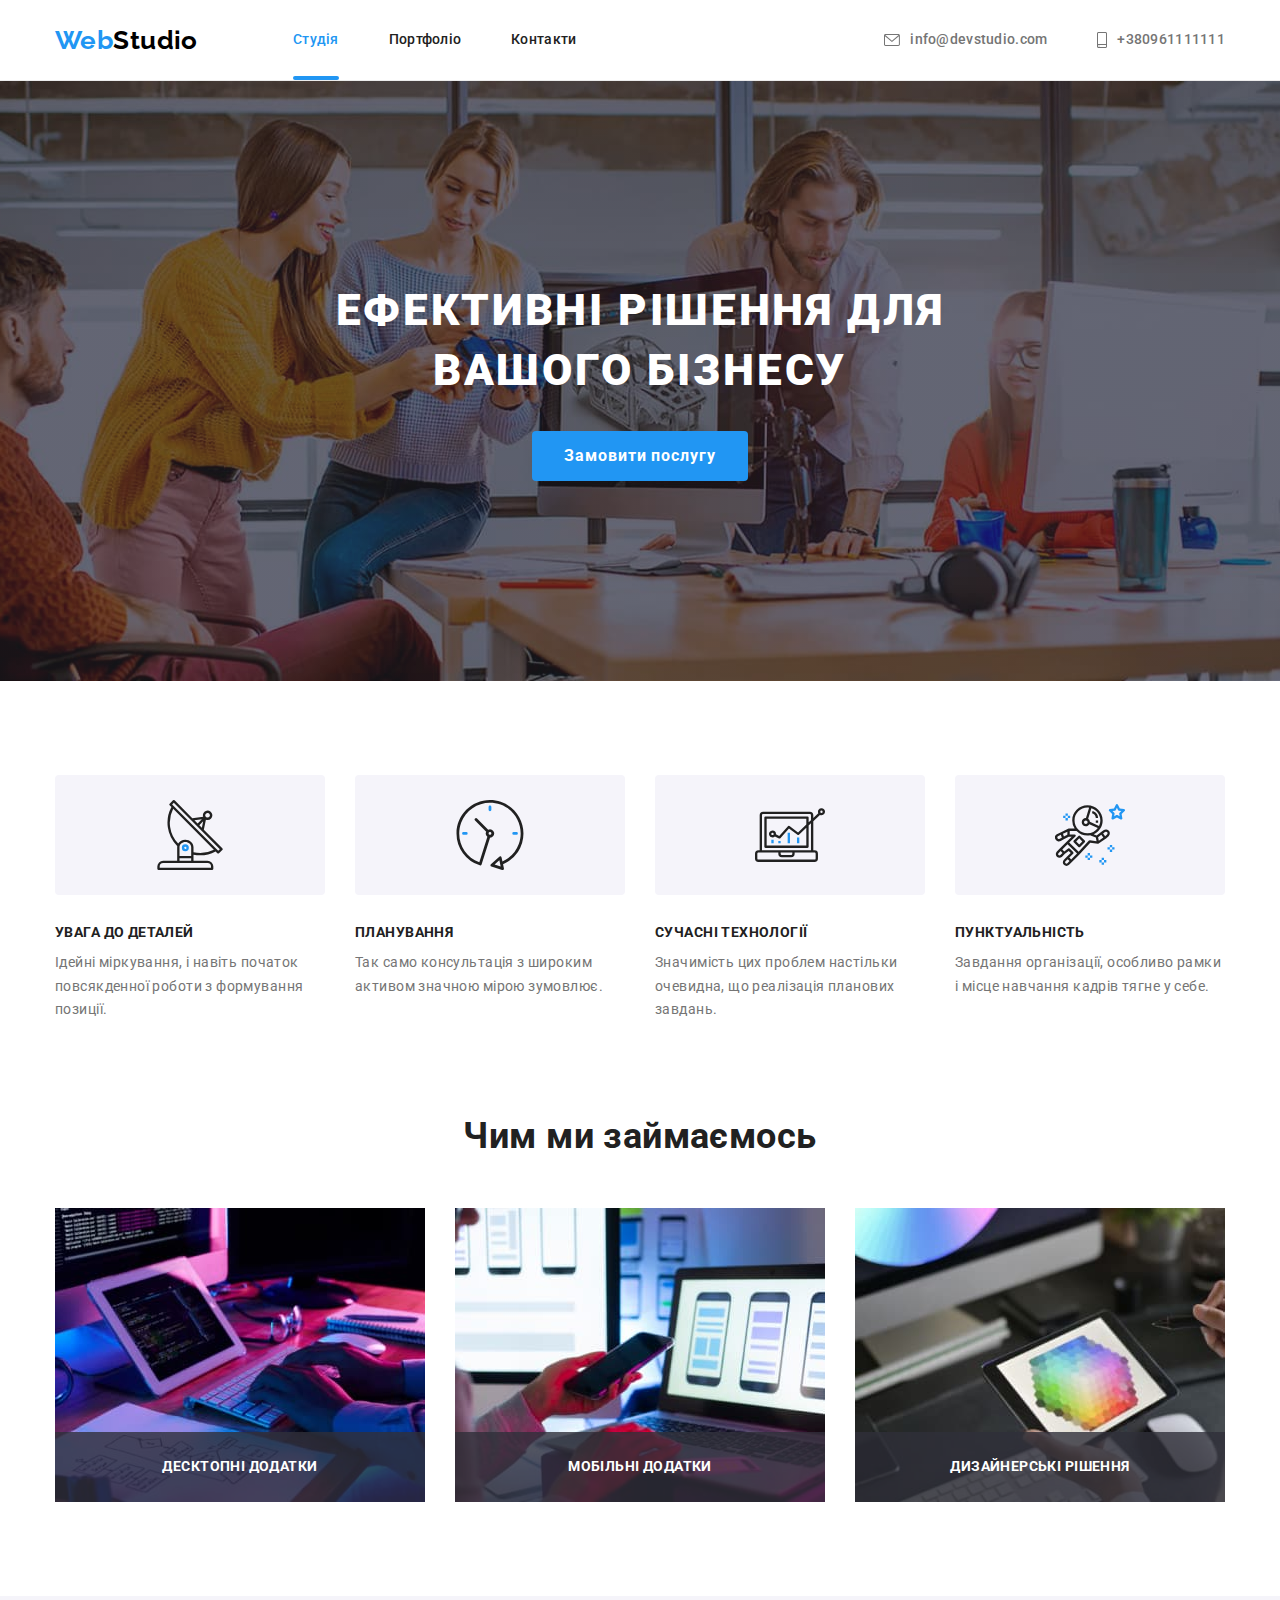
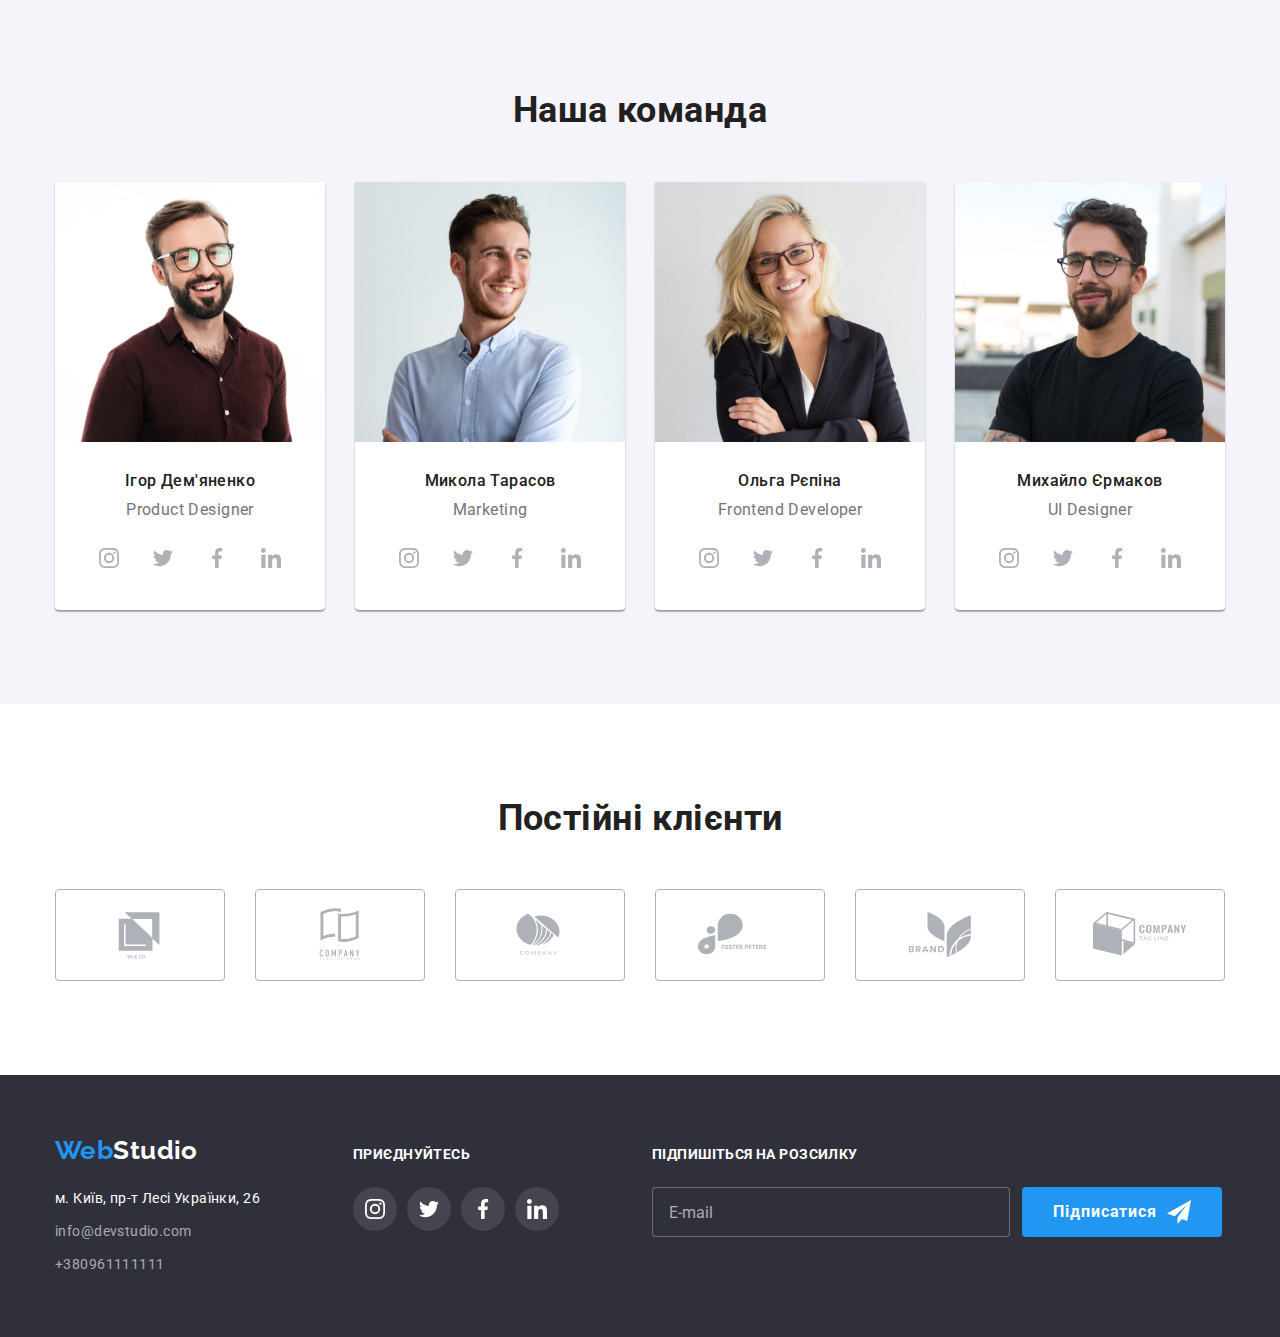
==== index.html @ cfd8a15f "required" ====
<!DOCTYPE html>
<html lang="uk">
<head>
    <meta charset="UTF-8">
    <meta http-equiv="X-UA-Compatible" content="IE=edge">
    <meta name="viewport" content="width=device-width, initial-scale=1.0">
    <title>Studio</title>
    <link rel="preconnect" href="https://fonts.googleapis.com">
    <link rel="preconnect" href="https://fonts.gstatic.com" crossorigin>
    <link rel="stylesheet" href="https://fonts.googleapis.com/css2?family=Raleway:wght@700&family=Roboto:wght@400;500;700;900&display=swap">
    <link rel="stylesheet" href="https://cdnjs.cloudflare.com/ajax/libs/modern-normalize/1.1.0/modern-normalize.min.css">
    <link rel="stylesheet" href="./css/styles.css">
</head>
<body class="page">
    <header class="page-header">
    <div class="container header-container">
        <a href="./index.html" class="logo">
            <span class="web-logo">Web</span>Studio
        </a>
        <nav class="header-nav">
        <ul class="site-nav list">
            <li class="nav-item"><a href="./index.html" class="nav-current nav link current">Cтудія</a></lic>
            <li class="nav-item"><a href="./portfolio.html" class="nav-portfolio nav link">Портфоліо</a></li>
            <li class="nav-item"><a href="" class="nav-contacts nav link">Контакти</a></li>
        </ul>
        </nav>
        <ul class="header-contact list">
            <li class="nav-item">
                <a href="mailto:info@devstudio.com" class="mail link">info@devstudio.com
                    <svg class="mail-icon" width="16px" height="12px">
                        <use href="./images/symbol-defs.svg#envelope"></use>
                    </svg>
                </a>
            </li>
            <li class="nav-item">
                <a href="tel:+380961111111" class="tel link">+380961111111
                    <svg class="tel-icon" width="10px" height="16px">
                        <use href="./images/symbol-defs.svg#smartphone"></use>
                    </svg>
                </a>
            </li>
        </ul>
    </div>
    </header>
    <main>
    <section class="hero section">
        <div class="container">
                <h1 class="hero-title">Ефективні рішення для вашого бізнесу</h1>
                <button type="button" class="hero-button" data-modal-open>Замовити послугу</button>    
        </div>
        </section>
    <section class="features-section section">
        <div class="container">
            <h2 class="main-features">Наші якості</h2>
            <ul class="features-list list">
                <li class="features-item first">
                        <div class="features-top">
                            <svg class="features-icon" width="70" height="70">
                                <use href="./images/symbol-defs.svg#antenna"></use>
                            </svg>
                        </div>
                    <h3 class="features-title">Увага до деталей</h3><p class="features-text">Ідейні міркування, і навіть початок повсякденної роботи з формування позиції.</p>
                </li>
                <li class="features-item second">
                    <div class="features-top">
                        <svg class="features-icon" width="70" height="70">
                            <use href="./images/symbol-defs.svg#clock"></use>
                        </svg>
                    </div>
                    <h3 class="features-title">Планування</h3><p class="features-text">Так само консультація з широким активом значною мірою зумовлює.</p>
                </li>
                <li class="features-item third">
                    <div class="features-top">
                        <svg class="features-icon" width="70" height="70">
                            <use href="./images/symbol-defs.svg#diagram"></use>
                        </svg>
                    </div>
                    <h3 class="features-title">Сучасні технології</h3><p class="features-text">Значимість цих проблем настільки очевидна, що реалізація планових завдань.</p>
                </li>
                <li class="features-item fourth">
                    <div class="features-top">
                        <svg class="features-icon" width="70" height="70">
                            <use href="./images/symbol-defs.svg#astronaut"></use>
                        </svg>
                    </div>
                    <h3 class="features-title">Пунктуальність</h3><p class="features-text">Завдання організації, особливо рамки і місце навчання кадрів тягне у себе.</p>
                </li>
            </ul>
        </div>
    </section>
    <section class="activity-section section">
        <div class="container">
            <h2 class="activity-title">Чим ми займаємось</h2>
            <ul class="activity-list list">
                    <li class="activity-item">
                        <div class="activity-thumb">
                            <img src="./images/programs.jpg" alt="Програмування" width="370" height="294">
                            <div class="activity-block">
                                <h3 class="activity-text">Десктопні додатки</h3>
                            </div>
                        </div>
                    </li>
                <li class="activity-item">
                    <div class="activity-thumb">
                        <img src="./images/interface.jpg" alt="Інтерфейс" width="370" height="294">
                        <div class="activity-block">
                            <h3 class="activity-text">Мобільні додатки</h3>
                        </div>
                    </div>
                </li>
                <li class="activity-item">
                    <div class="activity-thumb">
                        <img src="./images/design.jpg" alt="Дизайн" width="370" height="294">
                        <div class="activity-block">
                            <h3 class="activity-text">Дизайнерські рішення</h3>
                        </div>
                    </div>
                </li>
            </ul>
        </div>
    </section>
    <section class="team-section section">
        <div class="container">
            <h2 class="team-title">Наша команда</h2>
                <ul class="team-list list">
                    <li class="team-item"><img src="./images/igor.jpg" alt="Product designer Igor" width="270" class="team-img">
                        <h3 class="team-member">Ігор Дем'яненко</h3>
                        <p class="team-text">Product Designer</p>
                        <ul class="social-list">
                            <li class="social-item">
                                <a href="#" class="social-link"><svg class="team-icon" width="20px" height="20px">
                                    <use href="./images/symbol-defs.svg#instagram"></use>
                                </svg>
                            </a>
                            </li>
                            <li class="social-item">
                                <a href="#" class="social-link"><svg class="team-icon" width="20px" height="20px">
                                    <use href="./images/symbol-defs.svg#twitter"></use>
                                </svg>
                            </a>
                            </li>
                            <li class="social-item">
                                <a href="#" class="social-link"><svg class="team-icon" width="20px" height="20px">
                                    <use href="./images/symbol-defs.svg#facebook"></use>
                                </svg>
                            </a>
                            </li>
                            <li class="social-item">
                                <a href="#" class="social-link"><svg class="team-icon" width="20px" height="20px">
                                    <use href="./images/symbol-defs.svg#linkedin"></use>
                                </svg>
                            </a>
                            </li>
                        </ul>
                    </li>
                    <li class="team-item"><img src="./images/mykola.jpg" alt="Marketing Mykola " width="270" class="team-img">
                            <h3 class="team-member">Микола Тарасов</h3>
                            <p class="team-text">Marketing</p>
                            <ul class="social-list">
                                <li class="social-item">
                                    <a href="#" class="social-link"><svg class="team-icon" width="20px" height="20px">
                                        <use href="./images/symbol-defs.svg#instagram"></use>
                                    </svg>
                                </a>
                                </li>
                                <li class="social-item">
                                    <a href="#" class="social-link"><svg class="team-icon" width="20px" height="20px">
                                        <use href="./images/symbol-defs.svg#twitter"></use>
                                    </svg>
                                </a>
                                </li>
                                <li class="social-item">
                                    <a href="#" class="social-link"><svg class="team-icon" width="20px" height="20px">
                                        <use href="./images/symbol-defs.svg#facebook"></use>
                                    </svg>
                                </a>
                                </li>
                                <li class="social-item">
                                    <a href="#" class="social-link"><svg class="team-icon" width="20px" height="20px">
                                        <use href="./images/symbol-defs.svg#linkedin"></use>
                                    </svg>
                                </a>
                                </li>
                            </ul>
                    </li>
                    <li class="team-item"><img src="./images/olga.jpg" alt="Frontend developer Olga" width="270" class="team-img">
                            <h3 class="team-member">Ольга Рєпіна</h3>
                            <p class="team-text">Frontend Developer</p>
                            <ul class="social-list">
                                <li class="social-item">
                                    <a href="#" class="social-link"><svg class="team-icon" width="20px" height="20px">
                                        <use href="./images/symbol-defs.svg#instagram"></use>
                                    </svg>
                                </a>
                                </li>
                                <li class="social-item">
                                    <a href="#" class="social-link"><svg class="team-icon" width="20px" height="20px">
                                        <use href="./images/symbol-defs.svg#twitter"></use>
                                    </svg>
                                </a>
                                </li>
                                <li class="social-item">
                                    <a href="#" class="social-link"><svg class="team-icon" width="20px" height="20px">
                                        <use href="./images/symbol-defs.svg#facebook"></use>
                                    </svg>
                                </a>
                                </li>
                                <li class="social-item">
                                    <a href="#" class="social-link"><svg class="team-icon" width="20px" height="20px">
                                        <use href="./images/symbol-defs.svg#linkedin"></use>
                                    </svg>
                                </a>
                                </li>
                            </ul>
                    </li>
                    <li class="team-item"><img src="./images/mychailo.jpg" alt="UI Designer Mychailo" width="270" class="team-img">
                            <h3 class="team-member">Михайло Єрмаков</h3>
                            <p class="team-text">UI Designer</p>
                            <ul class="social-list">
                                <li class="social-item">
                                    <a href="#" class="social-link"><svg class="team-icon" width="20px" height="20px">
                                        <use href="./images/symbol-defs.svg#instagram"></use>
                                    </svg>
                                </a>
                                </li>
                                <li class="social-item">
                                    <a href="#" class="social-link"><svg class="team-icon" width="20px" height="20px">
                                        <use href="./images/symbol-defs.svg#twitter"></use>
                                    </svg>
                                </a>
                                </li>
                                <li class="social-item">
                                    <a href="#" class="social-link"><svg class="team-icon" width="20px" height="20px">
                                        <use href="./images/symbol-defs.svg#facebook"></use>
                                    </svg>
                                </a>
                                </li>
                                <li class="social-item">
                                    <a href="#" class="social-link"><svg class="team-icon" width="20px" height="20px">
                                        <use href="./images/symbol-defs.svg#linkedin"></use>
                                    </svg>
                                </a>
                                </li>
                            </ul>
                    </li>
                </ul>
        </div>
    </section>
    <section class="clients-section section">
        <div class="container">
            <h2 class="clients-title">Постійні клієнти</h2>
            <ul class="clients-list">
                <li class="clients-item">
                    <a href="#" class="clients-link">
                        <svg class="clients-icon" width="106px" height="60px">
                            <use href="./images/symbol-defs.svg#logofirst"></use>
                        </svg>
                    </a>
                </li>
                <li class="clients-item">
                    <a href="#" class="clients-link">
                        <svg class="clients-icon" width="106px" height="60px">
                            <use href="./images/symbol-defs.svg#logosecond"></use>
                        </svg>
                    </a>
                </li>
                <li class="clients-item">
                    <a href="#" class="clients-link">
                        <svg class="clients-icon" width="106px" height="60px">
                            <use href="./images/symbol-defs.svg#logothird"></use>
                        </svg>
                    </a>
                </li>
                <li class="clients-item">
                    <a href="#" class="clients-link">
                        <svg class="clients-icon" width="106px" height="60px">
                            <use href="./images/symbol-defs.svg#logofourth"></use>
                        </svg>
                    </a>
                </li>
                <li class="clients-item">
                    <a href="#" class="clients-link">
                        <svg class="clients-icon" width="106px" height="60px">
                            <use href="./images/symbol-defs.svg#logofifth"></use>
                        </svg>
                    </a>
                </li>
                <li class="clients-item">
                    <a href="#" class="clients-link">
                        <svg class="clients-icon" width="106px" height="60px">
                            <use href="./images/symbol-defs.svg#logosixth"></use>
                        </svg>
                    </a>
                </li>
            </ul>
        </div>
    </section>
    </main>
    <footer class="footer">
       <di class="container footer-container">
                <div class="address-footer">
                    <a href="./index.html" class="footer-logo link">
                        <span class="web-logo">Web</span>Studio
                    </a>
                    <address class="address-list">
                    <ul class="footer-list list">
                        <li class="adress-item"><a href="https://goo.gl/maps/Fc14XEbbdTj4Xmgt9" target="_blank" rel="noreferrer noopener" class="address link">м. Київ, пр-т Лесі Українки, 26</a></li>
                        <li class="adress-item"><a href="mailto:info@devstudio.com" class="footer-mail link">info@devstudio.com</a></li>
                        <li class="adress-item"><a href="tel:+380961111111" class="footer-tel link">+380961111111</a></li>
                    </ul>
                    </address>
                </div>
                <div class="socials-footer">
                    <span class="title-socials">приєднуйтесь</span>
                    <ul class="footer-list-socials">
                        <li class="footer-item-socials">
                            <a href="#" class="footer-socials-link">
                                <svg class="footer-icon" width="20px" height="20px">
                                    <use href="./images/symbol-defs.svg#instagram"></use>
                                </svg>
                            </a>
                        </li>
                        <li class="footer-item-socials">
                            <a href="#" class="footer-socials-link">
                                <svg class="footer-icon" width="20px" height="20px">
                                    <use href="./images/symbol-defs.svg#twitter"></use>
                                </svg>
                            </a>
                        </li>
                        <li class="footer-item-socials">
                            <a href="#" class="footer-socials-link">
                                <svg class="footer-icon" width="20px" height="20px">
                                    <use href="./images/symbol-defs.svg#facebook"></use>
                                </svg>
                            </a>
                        </li>
                        <li class="footer-item-socials">
                            <a href="#" class="footer-socials-link">
                                <svg class="footer-icon" width="20px" height="20px">
                                    <use href="./images/symbol-defs.svg#linkedin"></use>
                                </svg>
                            </a>
                        </li>
                    </ul>
                </div>
                <div class="send-container">
                    <span class="footer-form-text">Підпишіться на розсилку</span>
                    <form class="footer-form">
                        <label class="footer-label">
                            <input type="email" name="email" placeholder="E-mail" class="footer-input">
                        </label>
                        <button type="submit" class="footer-btn">Підписатися
                            <svg class="send-icon" width="24" height="24">
                                <use href="./images/symbol-defs.svg#send"></use>
                            </svg>
                        </button>
                    </form>
                 </div>
            </div>
    </footer>
        <div class="backdrop is-hidden" data-modal>
                <div class="modal">
                    <button type="button" class="close-button" data-modal-close>
                        <svg class="close-button-icon" width="11px" height="11px">
                            <use href="./images/symbol-defs.svg#close"></use>
                        </svg>
                    </button>
                    <div class="modal-block">
                        <b class="modal-title">Залиште свої дані, ми вам передзвонимо</b>
                        <form class="modal-form">
                        <label class="modal-label">
                            <span class="modal-text">Ім'я</span>
                            <input type="text" name="user-name" class="modal-input"/>
                            <svg class="modal-icon" width="18" height="18">
                                <use href="./images/symbol-defs.svg#person"></use>
                            </svg>
                        </label>
                        <label class="modal-label">
                            <span class="modal-text">Телефон</span>
                            <input type="tel" name="telephone" class="modal-input"/>
                            <svg class="modal-icon" width="18" height="18">
                                <use href="./images/symbol-defs.svg#phone"></use>
                            </svg>
                        </label>
                        <label class="modal-label">
                            <span class="modal-text">Пошта</span>
                            <input type="email" name="e-mail" class="modal-input"/>
                            <svg class="modal-icon" width="18" height="18">
                                <use href="./images/symbol-defs.svg#message"></use>
                            </svg>
                        </label>
                        <label class="modal-label">
                            <span class="modal-text">Коментар</span>
                            <textarea name="comment" placeholder="Введіть текст" class="modal-textarea"></textarea>
                        </label>
                        <label class="checkbox-label">
                            <input class="checkbox-input" type="checkbox" name="checkbox" />
                            <svg class="checkbox-icon" width="16" height="15">
                              <use href="./images/symbol-defs.svg#checkactive"></use>
                            </svg>
                            <span class="checkbox-text">Погоджуюся з розсилкою та приймаю</span>
                            <a href="#" class="checkbox-link">Умови договору</a>
                          </label>
                          <button type="submit" class="modal-btn">Відправити</button>
                        </form>
                    </div>
                </div>
        </div>
    <script src="./js/modal.js"></script>
</body>
</html>
---- css/styles.css ----
:root{
    --main-color: #757575;
    --secondary-color: #212121;
    --tertiary-color: #2196F3;
    --fourth-color: #FFFFFF;
    --fifth-color:  #000000;
    --sixth-color: #2F303A;
    --seventh-color: #F5F4FA;
    --eighth-color: rgba(255, 255, 255, 0.6);
    --ninth-color: #AFB1B8;
}

h1,
h2,
h3,
h4,
h5,
h6,
p {
    margin: 0;
}

ul {
    margin: 0;
    padding: 0;
    list-style: none;
}

body {
    background-color:var(--fourth-color);
    color:var(--main-color);
    font-family: 'Roboto', sans-serif;
    font-size: 14px;
    line-height: 1.71;
    letter-spacing: 0.03em;
}

img {
    display: block;
    max-width: 100%;
    height: auto;
}

.container {
    padding-left: 15px;
    padding-right: 15px;
    margin-left: auto;
    margin-right: auto;
    width: 1200px;
}

.list {
    list-style: none;
}
  
.link {
    color: var(--main-color);
    text-decoration: none;
    text-transform: none;
}
.section {
    padding-top: 94px;
    padding-bottom: 94px;
}

/* header */

.header-container {
    display:flex;
    align-items: center;
}

.page-header {
    border-bottom: 1px solid #ECECEC;
}

 /* logo */

.logo {
  width: 145px;
  margin-right: 93px;
  color:var(--fifth-color);
  font-family: 'Raleway', sans-serif;
  font-weight: 700;
  font-size: 26px;
  line-height: 1.19;
  text-decoration: none;
}

.web-logo {
    
    color: var(--tertiary-color);
}

.header-nav {
}

/* site-nav */
.site-nav {
    display:flex;
    gap: 50px;
}

.nav-current {
    width: 45px;
    color: var(--secondary-color);
    font-weight: 500;
    font-size: 14px;
    line-height: 1.14;
    letter-spacing: 0.02em;
    transition: color 250ms cubic-bezier(0.4, 0, 0.2, 1);
}

.nav-current:hover,
.nav-current:focus{
    color: var(--tertiary-color);
}

.nav-portfolio {
    width: 72px;
    color: var(--secondary-color);
    font-weight: 500;
    font-size: 14px;
    line-height: 1.14;
    letter-spacing: 0.02em;
    transition: color 250ms cubic-bezier(0.4, 0, 0.2, 1);
}

.nav-portfolio:hover,
.nav-portfolio:focus{
    color:var(--tertiary-color)
}

.nav-contacts {
    width: 64px;
    color: var(--secondary-color);
    font-weight: 500;
    font-size: 14px;
    line-height: 1.14;
    letter-spacing: 0.02em;
    transition: color 250ms cubic-bezier(0.4, 0, 0.2, 1);
}

.nav-contacts:hover,
.nav-contacts:focus{
    color:var(--tertiary-color)
}

.nav{
    position: relative;
    padding-bottom: 33px;
}

.current::after{
    position: absolute;
    content: '';
    left:0;
    bottom:0;
    width: 100%;
    height: 4px;
    background-color: var(--tertiary-color);
    border-radius: 2px;
}

.current{
    color: var(--tertiary-color);
}
/* contacts */

.header-contact {
    display: flex;
    gap:50px;
    margin-left:auto;
    color: var(--main-color);
    font-weight: 500;
    font-size: 14px;
    line-height: 1.14;
    letter-spacing: 0.02em;
}

.mail{
    display: flex;
    padding: 32px 0;
    flex-direction: row-reverse;
    align-items: center;
    transition: color 250ms cubic-bezier(0.4, 0, 0.2, 1);
}

.mail-icon{
    margin-right: 10px;
    fill: currentColor;
}

.mail:hover,
.mail:focus{
    color:var(--tertiary-color);
} 

.tel{
    display: flex;
    padding: 32px 0;
    flex-direction: row-reverse;
    align-items: center;
    transition: color 250ms cubic-bezier(0.4, 0, 0.2, 1);
}

.tel-icon{
    margin-right: 10px;
    fill:currentColor;
}

.tel:hover,
.tel:focus{
    color:var(--tertiary-color);
}


/* hero */
.hero {
    padding-top: 200px;
    padding-bottom: 200px;
    text-align: center;
    background-color:var(--sixth-color);
    background-image:linear-gradient(rgba(47, 48, 58, 0.4),rgba(47, 48, 58, 0.4)),url(../images/hero.jpg);
    background-size: cover; 
    background-repeat: no-repeat;
    background-position: center;
    max-width: 1600px;
    margin: 0 auto;
}

.hero-title {
    width: 696px;
    margin:0 auto;
    color:var(--fourth-color);
    font-weight: 900;
    font-size: 44px;
    line-height: 1.36;
    text-align: center;
    letter-spacing: 0.06em;
    text-transform: uppercase;
}

.hero-button {
    display:inline-block;
    width: 216px;
    height: 50px;
    margin: 0 auto;
    margin-top: 30px;
    border-radius: 4px;
    color:var(--fourth-color);
    background-color: var(--tertiary-color);
    font-weight: 700;
    font-size: 16px;
    line-height: 1.87;
    letter-spacing: 0.06em;
    text-align: center;
    border:none;
    cursor: pointer;
    transition: background-color 250ms cubic-bezier(0.4, 0, 0.2, 1), box-shadow 250ms cubic-bezier(0.4, 0, 0.2, 1);
}

.hero-button:hover,
.hero-button:focus {
background-color: #188CE8;
box-shadow: 0px 3px 1px rgba(0, 0, 0, 0.1), 0px 1px 2px rgba(0, 0, 0, 0.08), 0px 2px 2px rgba(0, 0, 0, 0.12);
}

/* section */

.main-features {
    position: absolute;
    width: 1px;
    height: 1px;
    margin: -1px;
    padding: 0;
    overflow: hidden;
    border: 0;
    clip: rect(0 0 0 0);
}

.features-section {
    padding-bottom: 0;
}

.features-list {
    display:flex;
    gap:30px;
}

.features-item {
    width:calc((100% - 90px) / 4);
}

.features-top {
    width: 270px;
    height: 120px;
    background-color: var(--seventh-color);
    margin-bottom: 30px;
    display: flex;
    justify-content: center;
    padding-top: 25px;
    border-radius: 4px;
}

.features-title {
    width:270px;
    margin-bottom: 10px;
    color: var(--secondary-color);
    font-weight: 700;
    font-size: 14px;
    line-height: 1.14;
    text-transform: uppercase;
}

.features-text {
    width:270px;
    color:var(--main-color);
    font-size: 14px;
}

/* activity-section */

.activity-title {
    margin-bottom: 50px;
    text-align: center;
    color:var(--secondary-color);
    font-size: 36px;
    line-height: 1.16;
    font-weight: 700;
}

.activity-list {
    display:flex;
    gap: 30px;
}

.activity-item {
    width:calc((100% - 60px) / 3);
}

.activity-thumb{
    position: relative;
}

.activity-block{
    position: absolute;
    width: 100%;
    height: 70px;
    left: 0;
    bottom: 0;
    display: flex;
    justify-content: center;
    align-items: center;
    background-color: rgba(47, 48, 58, 0.8);
}

.activity-text{
    font-size: 14px;
    line-height: 1.14;
    text-align: center;
    letter-spacing: 0.03em;
    text-transform: uppercase;
    color:var(--fourth-color);
}

/* team-section */

.team-section {
    background-color: var(--seventh-color);
}

.team-title {
    color:var(--secondary-color);
    text-align: center;
    font-weight: 700;
    font-size: 36px;
    line-height: 1.16;
}

.team-list {
    display: flex;
    gap:30px;
    margin-top: 50px;
}

.team-item {
    width: calc((100% - 90px) / 4);
    box-shadow: 0px 1px 3px rgba(0, 0, 0, 0.12), 0px 1px 1px rgba(0, 0, 0, 0.14), 0px 2px 1px rgba(0, 0, 0, 0.2);
    border-radius: 0px 0px 4px 4px;
}

.team-item {
    padding-bottom: 30px;
    background-color: var(--fourth-color);
}

.team-img{
    margin-bottom: 30px;
}

.team-member {
    margin-bottom: 10px;
    color:var(--secondary-color);
    font-weight: 500;
    font-size: 16px;
    line-height: 1.18;
    text-align: center;
}

.team-text {
    color:var(--main-color);
    font-size: 16px;
    line-height: 1.18;
    text-align: center;
}

.social-list {
    display: flex;
    justify-content: center;
    gap: 10px;
    margin-top: 16px;
}

.social-item {
    width: 44px;
    height: 44px;
}

.social-link{
    width: 100%;
    height: 100%;
    color:var(--ninth-color);
    border-radius: 50%;
    display: flex;
    align-items: center;
    justify-content: center;
    transition: color 250ms cubic-bezier(0.4, 0, 0.2, 1), background-color 250ms cubic-bezier(0.4, 0, 0.2, 1);
}

.team-icon {
    fill:currentColor;
}

.social-link:hover,
.social-link:focus{
    background-color: var(--tertiary-color);
    color: var(--fourth-color);
}

/* clients */

.clients-title {
    color:var(--secondary-color);
    text-align: center;
    font-weight: 700;
    font-size: 36px;
    line-height: 1.16;
    margin-bottom: 50px;
}

.clients-list{
    display: flex;
    align-items: center;
    justify-content: center;
    gap: 30px;
}

.clients-item{
    width: 170px;
    height: 92px;
}

.clients-link{
    width: 100%;
    height: 100%;
    border: 1px solid var(--ninth-color);
    color: var(--ninth-color);
    border-radius: 4px;
    display: flex;
    justify-content: center;
    align-items: center;
    transition: color 250ms cubic-bezier(0.4, 0, 0.2, 1), border 250ms cubic-bezier(0.4, 0, 0.2, 1);
}

.clients-icon{
    fill: currentColor;
}

.clients-link:hover,
.clients-link:focus{
    border-color: var(--tertiary-color);
    color: var(--tertiary-color);
}


/* footer */
.footer {
    background-color: var(--sixth-color);
    padding-top: 60px;
    padding-bottom: 60px;
    display: flex;
    margin: 0 auto;
}

.footer-container{
    display: flex;
    align-items: baseline;
}

.footer-logo {
    color: var(--fourth-color);
    font-family: 'Raleway', sans-serif;
    font-weight: 700;
    font-size: 26px;
    line-height: 1.19;
}

.address-list{
    margin-top: 20px;
}

.address {
    margin-bottom: 9px;
    color: var(--fourth-color);
    font-weight: 400;
    font-size: 14px;
    font-style: normal;
}

.adress-item:not(:last-child) {
    margin-bottom: 9px;
}

.footer-mail {
    color: var(--eighth-color);
    font-style: normal;
    font-weight: 400;
    font-size: 14px;
    transition: color 250ms cubic-bezier(0.4, 0, 0.2, 1);
}

.footer-mail:hover,
.footer-mail:focus{
    color:var(--tertiary-color);
}

.footer-tel {
    color: var(--eighth-color);
    font-weight: 400;
    font-size: 14px;
    font-style: normal;
    transition: color 250ms cubic-bezier(0.4, 0, 0.2, 1);
}

.footer-tel:hover,
.footer-tel:focus{
    color:var(--tertiary-color);
}

.title-socials {
    color: var(--fourth-color);
    font-style: normal;
    font-size: 14px;
    line-height: 1.14;
    text-transform: uppercase;
    font-weight: 700;
}

.socials-footer{
    margin-left: 93px;
}

.footer-list-socials {
    display: flex;
    justify-content: center;
    gap: 10px;
    margin-top: 20px;
    align-items: baseline;
}

.footer-item-socials {
    width: 44px;
    height: 44px;
}

.footer-socials-link{
    width: 100%;
    height: 100%;
    background-color: var(--fourth-color);
    background: rgba(255, 255, 255, 0.1);
    border-radius: 50%;
    display: flex;
    align-items: center;
    justify-content: center;
    transition: background-color 250ms cubic-bezier(0.4, 0, 0.2, 1);
}

.footer-socials-link:hover,
.footer-socials-link:focus{
    background-color: var(--tertiary-color);
}

.footer-icon{
    fill:var(--fourth-color)
}

.send-container{
    margin-left: 93px;
    position: relative;
}

.footer-form{
    display: flex;
    margin-top: 20px;
}

.footer-label {
    margin-right: 12px;
  }

.footer-form-text{
    color: var(--fourth-color);
    font-style: normal;
    font-size: 14px;
    line-height: 1.14;
    text-transform: uppercase;
    font-weight: 700;
}

.footer-input{
    width: 358px;
    height: 50px;
    padding: 15px 16px;
    background-color: #2F303A;
    border: 1px solid rgba(255, 255, 255, 0.3);
    border-radius: 4px;
    transition: border-color 250ms cubic-bezier(0.4, 0, 0.2, 1), outline 250ms cubic-bezier(0.4, 0, 0.2, 1);

}

.footer-input:focus {
    border-color: var(--tertiary-color);
    outline: var(--tertiary-color);
  }

.footer-btn{
    display:flex;
    align-items: center;
    justify-content: center;
    min-width: 200px;
    height: 50px;
    border-radius: 4px;
    color:var(--fourth-color);
    background-color: var(--tertiary-color);
    font-weight: 700;
    font-size: 16px;
    line-height: 1.87;
    letter-spacing: 0.06em;
    text-align: center;
    border:none;
    cursor: pointer;
    transition: background-color 250ms cubic-bezier(0.4, 0, 0.2, 1), box-shadow 250ms cubic-bezier(0.4, 0, 0.2, 1);
}

.footer-btn:hover,
.footer-btn:focus{
    background-color: #188CE8;
    box-shadow: 0px 3px 1px rgba(0, 0, 0, 0.1), 0px 1px 2px rgba(0, 0, 0, 0.08), 0px 2px 2px rgba(0, 0, 0, 0.12);
}

.footer-input::placeholder, .footer-input {
    font-size: 16px;
    line-height: 1.25;
    color: rgba(255, 255, 255, 0.6);
}

.send-icon{
    fill:var(--fourth-color);
    margin-left: 10px;
    position: relative;
}





/* ПОРТФОЛІО */

.portfolio-title {
    position: absolute;
    width: 1px;
    height: 1px;
    margin: -1px;
    padding: 0;
    overflow: hidden;
    border: 0;
    clip: rect(0 0 0 0);
}

.portfolio-btn {
    padding: 6px 22px;
    border-radius: 4px;
    color:var(--secondary-color);
    background-color: var(--seventh-color);
    font-weight: 500;
    font-size: 16px;
    line-height: 1.62;
    text-align: center;
    border:none;
    cursor: pointer;
    transition: color 250ms cubic-bezier(0.4, 0, 0.2, 1), background-color 250ms cubic-bezier(0.4, 0, 0.2, 1), box-shadow 250ms cubic-bezier(0.4, 0, 0.2, 1);
}

.list-btn {
   display: flex;
   justify-content: center;
   align-items: center;
   gap: 8px;
   margin-bottom: 50px;
}

.portfolio-btn:hover,
.portfolio-btn:focus{
    background-color:var(--tertiary-color);
    color:var(--fourth-color);
    box-shadow: 0px 3px 1px rgba(0, 0, 0, 0.1), 0px 1px 2px rgba(0, 0, 0, 0.08), 0px 2px 2px rgba(0, 0, 0, 0.12);
}

/* Examples */

.example-list {
    display: flex;
    align-items: center;
    flex-wrap: wrap;
    gap:30px;
}

.example-item{
    flex-basis: calc((100% - (2 * 30px)) / 3);
}
.example-item .link{
    display: block;
}

.example-links{
    transition: box-shadow 250ms cubic-bezier(0.4, 0, 0.2, 1);
}

.example-item .link:hover,
.example-item .link:focus{
    box-shadow: 0px 1px 1px rgba(0, 0, 0, 0.12), 0px 4px 4px rgba(0, 0, 0, 0.06), 1px 4px 6px rgba(0, 0, 0, 0.16); 
}

.example-title {
    margin-bottom: 4px;
    color: var(--secondary-color);
    font-size: 18px;
    line-height: 2;
    letter-spacing: 0.06em;
    font-weight: 700;
}

.example-text {
    color: var(--main-color);
    line-height: 1.88;
    font-size: 16px;
}

.example-border {
    padding: 20px 24px;
    border: 1px solid #EEEEEE;
    border-top: none;
}

.example-thumb {
    position: relative;
    overflow: hidden;
}

.example-links:hover .overlay{
    transform: translateY(0);
}

.overlay{
    position: absolute;
    width: 100%;
    height: 100%;
    top:0;
    display: flex;
    align-items: center;
    padding-left: 24px;
    padding-right: 24px;
    background-color: rgba(33, 150, 243, 0.9);
    overflow: auto;
    transform: translateY(100%);
    transition: transform 250ms cubic-bezier(0.4, 0, 0.2, 1);
    /* text */
    color: var(--fourth-color);
    font-size: 18px;
    line-height: 1.55;
}
/* backdrop and modal */

.backdrop{
    position: fixed;
    top:0;
    width: 100%;
    height: 100%;
    background-color: rgba(0, 0, 0, 0.2);
    transition: opacity 250ms cubic-bezier(0.4, 0, 0.2, 1);
}

.modal{
    width: 528px;
    min-height: 581px;
    background-color: var(--fourth-color);
    border-radius: 4px;
    position: absolute;
    top: 50%;
    left: 50%;
    transform: translate(-50%, -50%) scaleX(1);
    transition: transform 250ms cubic-bezier(0.4, 0, 0.2, 1);
}

.backdrop.is-hidden .modal{
    transform: translate(-50%, -50%) scaleX(1.9);
}

.close-button {
    position: absolute;
    right: 8px;
    top: 8px;
    width: 30px;
    height: 30px;
    border: 1px solid rgba(0, 0, 0, 0.1);
    border-radius: 50%;
    cursor: pointer;
    display: flex;
    align-items: center;
    justify-content: center;
    background-color: transparent;
    transition: fill 250ms cubic-bezier(0.4, 0, 0.2, 1);
}

.close-button:hover{
    fill:var(--tertiary-color);
}

.is-hidden{
    opacity: 0;
    pointer-events: none;
}

.modal-block{
    padding: 40px;
}

.modal-title{
    display: block;
    margin-bottom: 12px;
    font-weight: 700;
    font-size: 20px;
    line-height: 1.15;
    text-align: center;
    letter-spacing: 0.03em;
    color: #212121;

}

.modal-label {
    display: flex;
    position: relative;
    flex-direction: column;
    margin-bottom: 10px;
    font-size: 12px;
    line-height: 1.16;
    letter-spacing: 0.01em;
}

.modal-input{
    padding: 12px;
    padding-left: 42px;
    padding-right: 12px;
    border: 1px solid rgba(33, 33, 33, 0.2);
    border-radius: 4px;
    transition: border-color 250ms cubic-bezier(0.4, 0, 0.2, 1), outline 250ms cubic-bezier(0.4, 0, 0.2, 1);
}

.modal-text {  
    margin-bottom: 4px;
}

.modal-icon {
    position: absolute;
    top: 50%;
    left: 12px;
    fill: var(--secondary-color);
    transition: fill 250ms cubic-bezier(0.4, 0, 0.2, 1);
}

.modal-input:focus {
    border-color: var(--tertiary-color);
    outline:var(--tertiary-color);
}

.modal-label:focus-within>.modal-icon {
    fill:var(--tertiary-color);
}

.modal-textarea {
    resize: none;
    margin-top: 4px;
    border: 1px solid rgba(33, 33, 33, 0.2);
    border-radius: 4px;
    width: 448px;
    padding: 12px 16px;
    transition: border-color 250ms cubic-bezier(0.4, 0, 0.2, 1), outline 250ms cubic-bezier(0.4, 0, 0.2, 1);
    height: 120px;
}

.modal-textarea::placeholder{
    font-size: 12px;
    line-height: 14px;
    letter-spacing: 0.01em;
    color: rgba(117, 117, 117, 0.5);
}

.modal-textarea:focus {
    border-color: var(--tertiary-color);
    outline: var(--tertiary-color);
}

.checkbox-label {
    display: flex;
    align-items: center;
    padding-left: 11px;
    margin-bottom: 30px;
    margin-top: 20px;
}

.checkbox-input {
    -webkit-appearance: none;
    appearance: none;
    position: absolute;
}

.checkbox-icon {
    display: inline-block;
    width: 16px;
    height: 15px;
    border: 2px solid var(--secondary-color);
    border-radius: 2px;
    cursor: pointer;
    fill: var(--fourth-color);
    transition: border-color 250ms cubic-bezier(0.4, 0, 0.2, 1), background-color 250ms cubic-bezier(0.4, 0, 0.2, 1);;
}

  .checkbox-input:checked+.checkbox-icon {
    background-color: var(--tertiary-color);
    border-color: transparent;
}

  .checkbox-text {
    margin-right: 8px;
    margin-left: 8px;
}

.checkbox-link{
    color:var(--tertiary-color);
}

.modal-btn{
    position: absolute;
    left: 50%;
    transform: translate(-50%);
    display:flex;
    align-items: center;
    justify-content: center;
    min-width: 200px;
    height: 50px;
    border-radius: 4px;
    color:var(--fourth-color);
    background-color: var(--tertiary-color);
    font-weight: 700;
    font-size: 16px;
    line-height: 1.87;
    letter-spacing: 0.06em;
    text-align: center;
    border:none;
    cursor: pointer;
    transition: background-color 250ms cubic-bezier(0.4, 0, 0.2, 1), box-shadow 250ms cubic-bezier(0.4, 0, 0.2, 1);
}

.modal-btn:hover,
.modal-btn:focus{
    background-color: #188CE8;
    box-shadow: 0px 3px 1px rgba(0, 0, 0, 0.1), 0px 1px 2px rgba(0, 0, 0, 0.08), 0px 2px 2px rgba(0, 0, 0, 0.12);
}
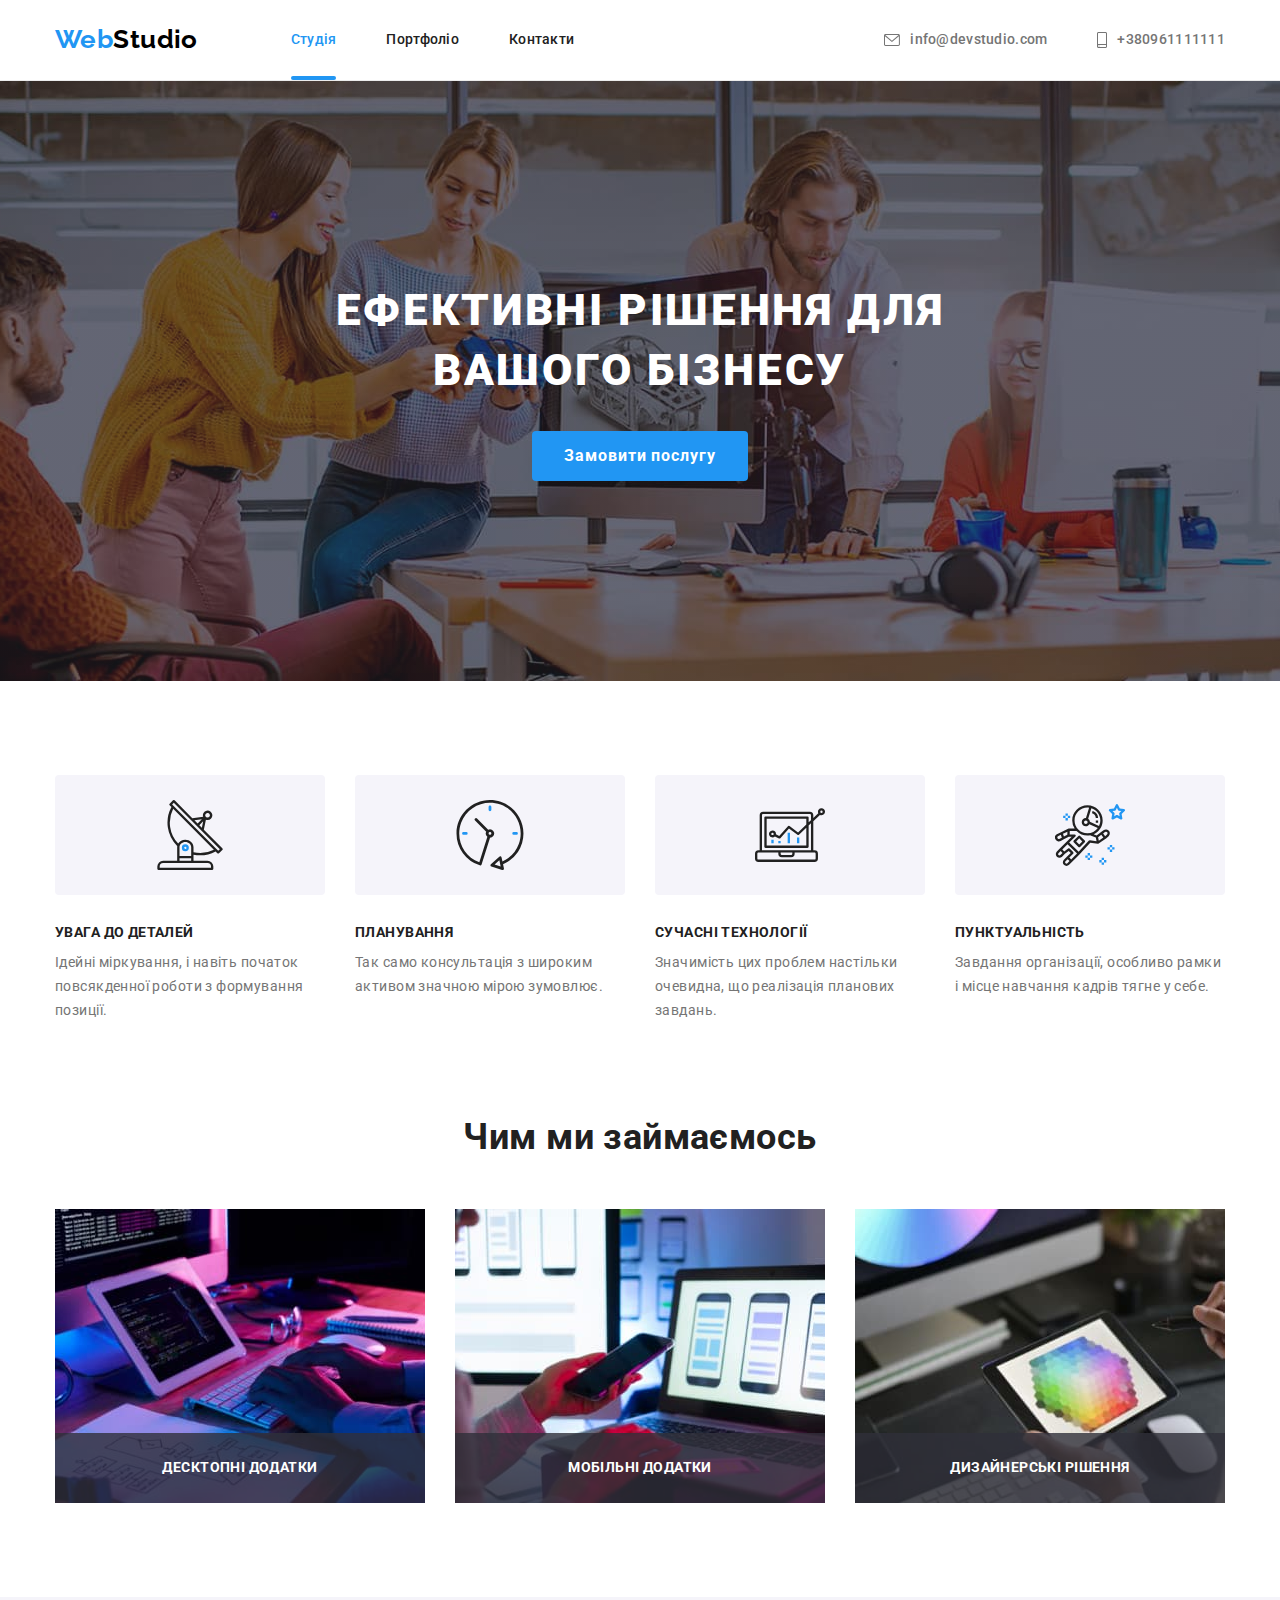
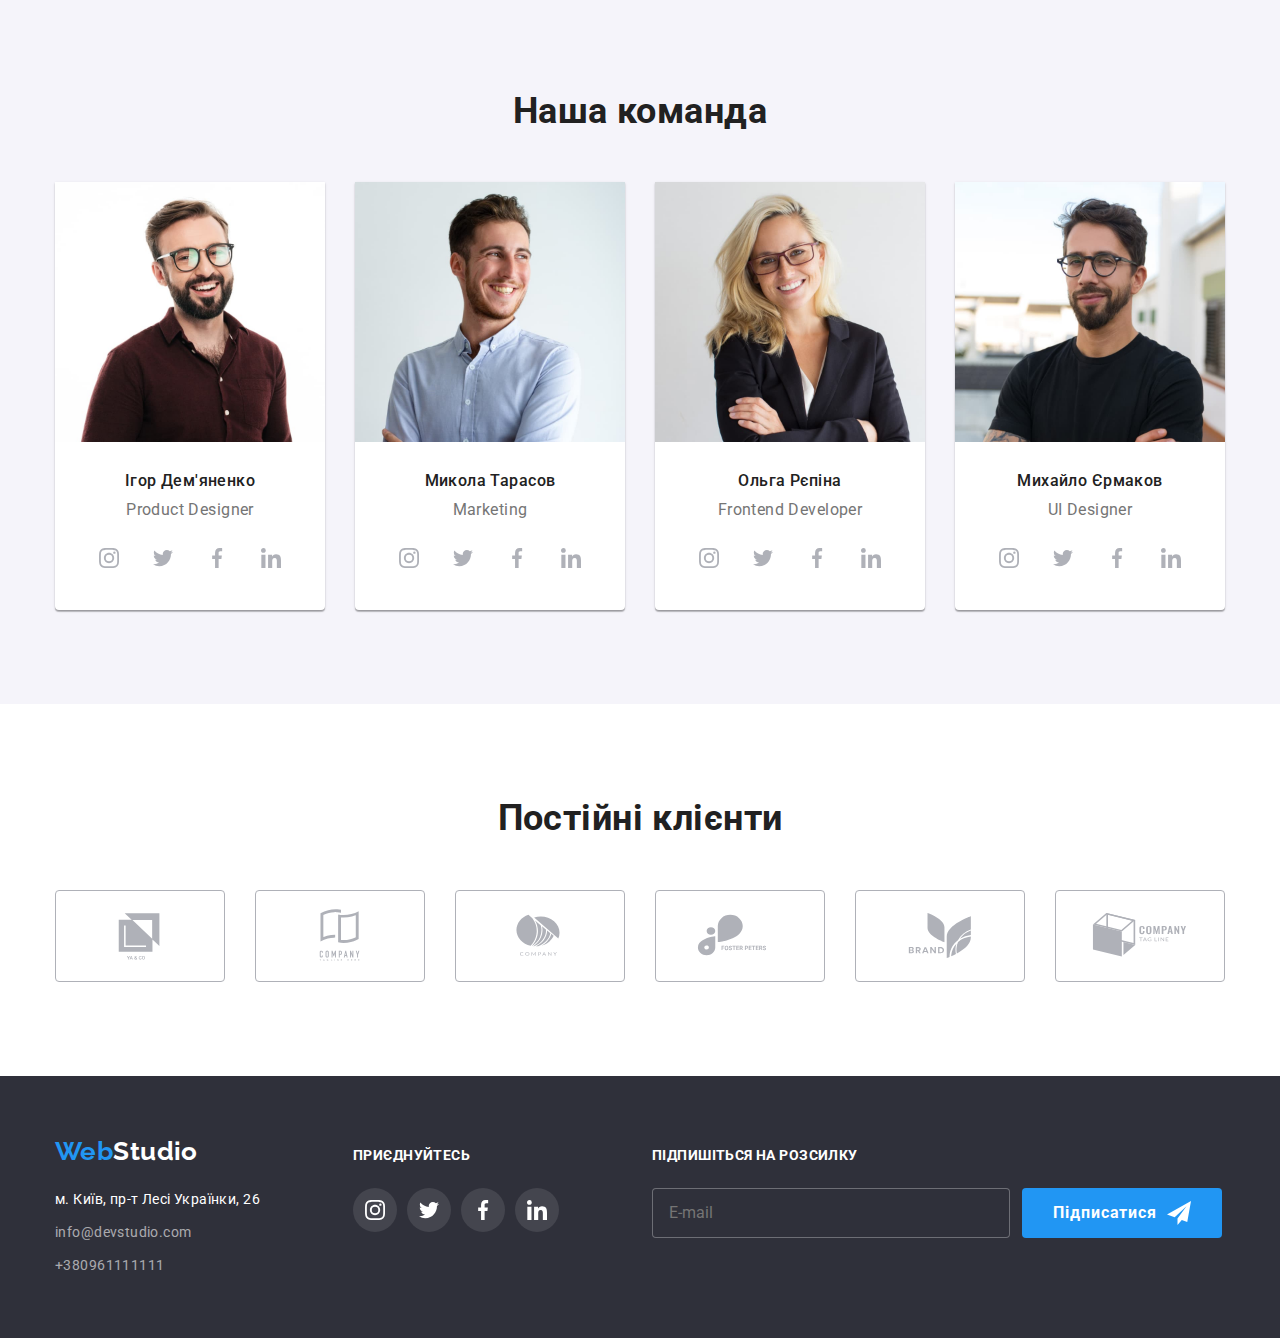
==== commit 1f065bf5: "completed hw7" ====
--- a/index.html
+++ b/index.html
@@ -9,14 +9,15 @@
     <link rel="preconnect" href="https://fonts.gstatic.com" crossorigin>
     <link rel="stylesheet" href="https://fonts.googleapis.com/css2?family=Raleway:wght@700&family=Roboto:wght@400;500;700;900&display=swap">
     <link rel="stylesheet" href="https://cdnjs.cloudflare.com/ajax/libs/modern-normalize/1.1.0/modern-normalize.min.css">
-    <link rel="stylesheet" href="./css/styles.css">
+    <!-- <link rel="stylesheet" href="./css/styles.css"> -->
+    <link rel="stylesheet" href="./css/main.min.css">
 </head>
 <body class="page">
-    <header class="page-header">
-    <div class="container header-container">
-        <a href="./index.html" class="logo">
-            <span class="web-logo">Web</span>Studio
-        </a>
+    <header class="header">
+        <div class="container header--container">
+            <a href="./index.html" class="logo-header">
+                <span class="logo-header__web">Web</span>Studio
+            </a>
         <nav class="header-nav">
         <ul class="site-nav list">
             <li class="nav-item"><a href="./index.html" class="nav-current nav link current">Cтудія</a></lic>
@@ -44,199 +45,199 @@
     </header>
     <main>
     <section class="hero section">
-        <div class="container">
-                <h1 class="hero-title">Ефективні рішення для вашого бізнесу</h1>
+        <div class="container hero--container">
+                <h1 class="hero__title">Ефективні рішення для вашого бізнесу</h1>
                 <button type="button" class="hero-button" data-modal-open>Замовити послугу</button>    
         </div>
         </section>
-    <section class="features-section section">
-        <div class="container">
-            <h2 class="main-features">Наші якості</h2>
-            <ul class="features-list list">
-                <li class="features-item first">
-                        <div class="features-top">
-                            <svg class="features-icon" width="70" height="70">
-                                <use href="./images/symbol-defs.svg#antenna"></use>
-                            </svg>
-                        </div>
-                    <h3 class="features-title">Увага до деталей</h3><p class="features-text">Ідейні міркування, і навіть початок повсякденної роботи з формування позиції.</p>
-                </li>
-                <li class="features-item second">
-                    <div class="features-top">
-                        <svg class="features-icon" width="70" height="70">
-                            <use href="./images/symbol-defs.svg#clock"></use>
-                        </svg>
+        <section class="features section">
+            <div class="container features--container">
+                <h2 class="features__title">Наші якості</h2>
+                <ul class="features__list list">
+                    <li class="features__item">
+                            <div class="features__icon">
+                                <svg  width="70" height="70">
+                                    <use href="./images/symbol-defs.svg#antenna"></use>
+                                </svg>
+                            </div>
+                        <h3 class="features__heading">Увага до деталей</h3><p class="features__text">Ідейні міркування, і навіть початок повсякденної роботи з формування позиції.</p>
+                    </li>
+                    <li class="features__item">
+                        <div class="features__icon">
+                            <svg  width="70" height="70">
+                                <use href="./images/symbol-defs.svg#clock"></use>
+                            </svg>
+                        </div>
+                        <h3 class="features__heading">Планування</h3><p class="features__text">Так само консультація з широким активом значною мірою зумовлює.</p>
+                    </li>
+                    <li class="features__item">
+                        <div class="features__icon">
+                            <svg  width="70" height="70">
+                                <use href="./images/symbol-defs.svg#diagram"></use>
+                            </svg>
+                        </div>
+                        <h3 class="features__heading">Сучасні технології</h3><p class="features__text">Значимість цих проблем настільки очевидна, що реалізація планових завдань.</p>
+                    </li>
+                    <li class="features__item">
+                        <div class="features__icon">
+                            <svg  width="70" height="70">
+                                <use href="./images/symbol-defs.svg#astronaut"></use>
+                            </svg>
+                        </div>
+                        <h3 class="features__heading">Пунктуальність</h3><p class="features__text">Завдання організації, особливо рамки і місце навчання кадрів тягне у себе.</p>
+                    </li>
+                </ul>
+            </div>
+        </section>
+    <section class="activity section">
+        <div class="container activity--container">
+            <h2 class="activity__title">Чим ми займаємось</h2>
+            <ul class="activity__list list">
+                    <li class="activity__item">
+                        <div class="activity__thumb">
+                            <img src="./images/programs.jpg" alt="Програмування" width="370" height="294">
+                            <div class="activity__block">
+                                <h3 class="activity__text">Десктопні додатки</h3>
+                            </div>
+                        </div>
+                    </li>
+                <li class="activity__item">
+                    <div class="activity__thumb">
+                        <img src="./images/interface.jpg" alt="Інтерфейс" width="370" height="294">
+                        <div class="activity__block">
+                            <h3 class="activity__text">Мобільні додатки</h3>
+                        </div>
                     </div>
-                    <h3 class="features-title">Планування</h3><p class="features-text">Так само консультація з широким активом значною мірою зумовлює.</p>
-                </li>
-                <li class="features-item third">
-                    <div class="features-top">
-                        <svg class="features-icon" width="70" height="70">
-                            <use href="./images/symbol-defs.svg#diagram"></use>
-                        </svg>
+                </li>
+                <li class="activity__item">
+                    <div class="activity__thumb">
+                        <img src="./images/design.jpg" alt="Дизайн" width="370" height="294">
+                        <div class="activity__block">
+                            <h3 class="activity__text">Дизайнерські рішення</h3>
+                        </div>
                     </div>
-                    <h3 class="features-title">Сучасні технології</h3><p class="features-text">Значимість цих проблем настільки очевидна, що реалізація планових завдань.</p>
-                </li>
-                <li class="features-item fourth">
-                    <div class="features-top">
-                        <svg class="features-icon" width="70" height="70">
-                            <use href="./images/symbol-defs.svg#astronaut"></use>
-                        </svg>
-                    </div>
-                    <h3 class="features-title">Пунктуальність</h3><p class="features-text">Завдання організації, особливо рамки і місце навчання кадрів тягне у себе.</p>
                 </li>
             </ul>
         </div>
     </section>
-    <section class="activity-section section">
-        <div class="container">
-            <h2 class="activity-title">Чим ми займаємось</h2>
-            <ul class="activity-list list">
-                    <li class="activity-item">
-                        <div class="activity-thumb">
-                            <img src="./images/programs.jpg" alt="Програмування" width="370" height="294">
-                            <div class="activity-block">
-                                <h3 class="activity-text">Десктопні додатки</h3>
-                            </div>
-                        </div>
-                    </li>
-                <li class="activity-item">
-                    <div class="activity-thumb">
-                        <img src="./images/interface.jpg" alt="Інтерфейс" width="370" height="294">
-                        <div class="activity-block">
-                            <h3 class="activity-text">Мобільні додатки</h3>
-                        </div>
-                    </div>
-                </li>
-                <li class="activity-item">
-                    <div class="activity-thumb">
-                        <img src="./images/design.jpg" alt="Дизайн" width="370" height="294">
-                        <div class="activity-block">
-                            <h3 class="activity-text">Дизайнерські рішення</h3>
-                        </div>
-                    </div>
-                </li>
-            </ul>
-        </div>
-    </section>
-    <section class="team-section section">
-        <div class="container">
-            <h2 class="team-title">Наша команда</h2>
-                <ul class="team-list list">
-                    <li class="team-item"><img src="./images/igor.jpg" alt="Product designer Igor" width="270" class="team-img">
-                        <h3 class="team-member">Ігор Дем'яненко</h3>
-                        <p class="team-text">Product Designer</p>
-                        <ul class="social-list">
-                            <li class="social-item">
-                                <a href="#" class="social-link"><svg class="team-icon" width="20px" height="20px">
+    <section class="team section">
+        <div class="container team--container">
+            <h2 class="team__title">Наша команда</h2>
+                <ul class="team__list">
+                    <li class="team__item"><img src="./images/igor.jpg" alt="Product designer Igor" width="270" class="team__img">
+                        <h3 class="team__member">Ігор Дем'яненко</h3>
+                        <p class="team__text">Product Designer</p>
+                        <ul class="social">
+                            <li class="social__item">
+                                <a href="#" class="social__link"><svg class="social__icon" width="20px" height="20px">
                                     <use href="./images/symbol-defs.svg#instagram"></use>
                                 </svg>
                             </a>
                             </li>
-                            <li class="social-item">
-                                <a href="#" class="social-link"><svg class="team-icon" width="20px" height="20px">
+                            <li class="social__item">
+                                <a href="#" class="social__link"><svg class="social__icon" width="20px" height="20px">
                                     <use href="./images/symbol-defs.svg#twitter"></use>
                                 </svg>
                             </a>
                             </li>
-                            <li class="social-item">
-                                <a href="#" class="social-link"><svg class="team-icon" width="20px" height="20px">
+                            <li class="social__item">
+                                <a href="#" class="social__link"><svg class="social__icon" width="20px" height="20px">
                                     <use href="./images/symbol-defs.svg#facebook"></use>
                                 </svg>
                             </a>
                             </li>
-                            <li class="social-item">
-                                <a href="#" class="social-link"><svg class="team-icon" width="20px" height="20px">
+                            <li class="social__item">
+                                <a href="#" class="social__link"><svg class="social__icon" width="20px" height="20px">
                                     <use href="./images/symbol-defs.svg#linkedin"></use>
                                 </svg>
                             </a>
                             </li>
                         </ul>
                     </li>
-                    <li class="team-item"><img src="./images/mykola.jpg" alt="Marketing Mykola " width="270" class="team-img">
-                            <h3 class="team-member">Микола Тарасов</h3>
-                            <p class="team-text">Marketing</p>
-                            <ul class="social-list">
-                                <li class="social-item">
-                                    <a href="#" class="social-link"><svg class="team-icon" width="20px" height="20px">
+                    <li class="team__item"><img src="./images/mykola.jpg" alt="Marketing Mykola " width="270" class="team__img">
+                            <h3 class="team__member">Микола Тарасов</h3>
+                            <p class="team__text">Marketing</p>
+                            <ul class="social">
+                                <li class="social__item">
+                                    <a href="#" class="social__link"><svg class="social__icon" width="20px" height="20px">
                                         <use href="./images/symbol-defs.svg#instagram"></use>
                                     </svg>
                                 </a>
                                 </li>
-                                <li class="social-item">
-                                    <a href="#" class="social-link"><svg class="team-icon" width="20px" height="20px">
+                                <li class="social__item">
+                                    <a href="#" class="social__link"><svg class="social__icon" width="20px" height="20px">
                                         <use href="./images/symbol-defs.svg#twitter"></use>
                                     </svg>
                                 </a>
                                 </li>
-                                <li class="social-item">
-                                    <a href="#" class="social-link"><svg class="team-icon" width="20px" height="20px">
+                                <li class="social__item">
+                                    <a href="#" class="social__link"><svg class="social__icon" width="20px" height="20px">
                                         <use href="./images/symbol-defs.svg#facebook"></use>
                                     </svg>
                                 </a>
                                 </li>
-                                <li class="social-item">
-                                    <a href="#" class="social-link"><svg class="team-icon" width="20px" height="20px">
+                                <li class="social__item">
+                                    <a href="#" class="social__link"><svg class="social__icon" width="20px" height="20px">
                                         <use href="./images/symbol-defs.svg#linkedin"></use>
                                     </svg>
                                 </a>
                                 </li>
                             </ul>
                     </li>
-                    <li class="team-item"><img src="./images/olga.jpg" alt="Frontend developer Olga" width="270" class="team-img">
-                            <h3 class="team-member">Ольга Рєпіна</h3>
-                            <p class="team-text">Frontend Developer</p>
-                            <ul class="social-list">
-                                <li class="social-item">
-                                    <a href="#" class="social-link"><svg class="team-icon" width="20px" height="20px">
+                    <li class="team__item"><img src="./images/olga.jpg" alt="Frontend developer Olga" width="270" class="team__img">
+                            <h3 class="team__member">Ольга Рєпіна</h3>
+                            <p class="team__text">Frontend Developer</p>
+                            <ul class="social">
+                                <li class="social__item">
+                                    <a href="#" class="social__link"><svg class="social__icon" width="20px" height="20px">
                                         <use href="./images/symbol-defs.svg#instagram"></use>
                                     </svg>
                                 </a>
                                 </li>
-                                <li class="social-item">
-                                    <a href="#" class="social-link"><svg class="team-icon" width="20px" height="20px">
+                                <li class="social__item">
+                                    <a href="#" class="social__link"><svg class="social__icon" width="20px" height="20px">
                                         <use href="./images/symbol-defs.svg#twitter"></use>
                                     </svg>
                                 </a>
                                 </li>
-                                <li class="social-item">
-                                    <a href="#" class="social-link"><svg class="team-icon" width="20px" height="20px">
+                                <li class="social__item">
+                                    <a href="#" class="social__link"><svg class="social__icon" width="20px" height="20px">
                                         <use href="./images/symbol-defs.svg#facebook"></use>
                                     </svg>
                                 </a>
                                 </li>
-                                <li class="social-item">
-                                    <a href="#" class="social-link"><svg class="team-icon" width="20px" height="20px">
+                                <li class="social__item">
+                                    <a href="#" class="social__link"><svg class="social__icon" width="20px" height="20px">
                                         <use href="./images/symbol-defs.svg#linkedin"></use>
                                     </svg>
                                 </a>
                                 </li>
                             </ul>
                     </li>
-                    <li class="team-item"><img src="./images/mychailo.jpg" alt="UI Designer Mychailo" width="270" class="team-img">
-                            <h3 class="team-member">Михайло Єрмаков</h3>
-                            <p class="team-text">UI Designer</p>
-                            <ul class="social-list">
-                                <li class="social-item">
-                                    <a href="#" class="social-link"><svg class="team-icon" width="20px" height="20px">
+                    <li class="team__item"><img src="./images/mychailo.jpg" alt="UI Designer Mychailo" width="270" class="team__img">
+                            <h3 class="team__member">Михайло Єрмаков</h3>
+                            <p class="team__text">UI Designer</p>
+                            <ul class="social">
+                                <li class="social__item">
+                                    <a href="#" class="social__link"><svg class="social__icon" width="20px" height="20px">
                                         <use href="./images/symbol-defs.svg#instagram"></use>
                                     </svg>
                                 </a>
                                 </li>
-                                <li class="social-item">
-                                    <a href="#" class="social-link"><svg class="team-icon" width="20px" height="20px">
+                                <li class="social__item">
+                                    <a href="#" class="social__link"><svg class="social__icon" width="20px" height="20px">
                                         <use href="./images/symbol-defs.svg#twitter"></use>
                                     </svg>
                                 </a>
                                 </li>
-                                <li class="social-item">
-                                    <a href="#" class="social-link"><svg class="team-icon" width="20px" height="20px">
+                                <li class="social__item">
+                                    <a href="#" class="social__link"><svg class="social__icon" width="20px" height="20px">
                                         <use href="./images/symbol-defs.svg#facebook"></use>
                                     </svg>
                                 </a>
                                 </li>
-                                <li class="social-item">
-                                    <a href="#" class="social-link"><svg class="team-icon" width="20px" height="20px">
+                                <li class="social__item">
+                                    <a href="#" class="social__link"><svg class="social__icon" width="20px" height="20px">
                                         <use href="./images/symbol-defs.svg#linkedin"></use>
                                     </svg>
                                 </a>
--- a/css/main.min.css
+++ b/css/main.min.css
@@ -0,0 +1 @@
+:root{--main-color: #757575;--secondary-color: #212121;--tertiary-color: #2196F3;--fourth-color: #FFFFFF;--fifth-color: #000000;--sixth-color: #2F303A;--seventh-color: #F5F4FA;--eighth-color: rgba(255, 255, 255, 0.6);--ninth-color: #AFB1B8}h1,h2,h3,h4,h5,h6,p{margin-top:0;margin-bottom:0}ul{margin:0;padding:0;list-style:none}body{background-color:var(--fourth-color);color:var(--main-color);font-family:"Roboto",sans-serif;font-size:14px;line-height:1.71;letter-spacing:.03em}img{display:block;max-width:100%;height:auto}.link{color:var(--main-color);text-decoration:none;text-transform:none}.section{padding-top:94px;padding-bottom:94px}.container{padding-left:15px;padding-right:15px;margin-left:auto;margin-right:auto;width:1200px}.hero-button{display:inline-block;width:216px;height:50px;margin:0 auto;margin-top:30px;border-radius:4px;color:var(--fourth-color);background-color:var(--tertiary-color);font-weight:700;font-size:16px;line-height:1.87;letter-spacing:.06em;text-align:center;border:none;cursor:pointer;-webkit-transition:background-color 250ms cubic-bezier(0.4, 0, 0.2, 1),-webkit-box-shadow 250ms cubic-bezier(0.4, 0, 0.2, 1);transition:background-color 250ms cubic-bezier(0.4, 0, 0.2, 1),-webkit-box-shadow 250ms cubic-bezier(0.4, 0, 0.2, 1);transition:background-color 250ms cubic-bezier(0.4, 0, 0.2, 1),box-shadow 250ms cubic-bezier(0.4, 0, 0.2, 1);transition:background-color 250ms cubic-bezier(0.4, 0, 0.2, 1),box-shadow 250ms cubic-bezier(0.4, 0, 0.2, 1),-webkit-box-shadow 250ms cubic-bezier(0.4, 0, 0.2, 1)}.hero-button:hover,.hero-button:focus{background-color:#188ce8;-webkit-box-shadow:0px 3px 1px rgba(0,0,0,.1),0px 1px 2px rgba(0,0,0,.08),0px 2px 2px rgba(0,0,0,.12);box-shadow:0px 3px 1px rgba(0,0,0,.1),0px 1px 2px rgba(0,0,0,.08),0px 2px 2px rgba(0,0,0,.12)}.footer-btn{display:-webkit-box;display:-ms-flexbox;display:flex;-webkit-box-align:center;-ms-flex-align:center;align-items:center;-webkit-box-pack:center;-ms-flex-pack:center;justify-content:center;min-width:200px;height:50px;border-radius:4px;color:var(--fourth-color);background-color:var(--tertiary-color);font-weight:700;font-size:16px;line-height:1.87;letter-spacing:.06em;text-align:center;border:none;cursor:pointer;-webkit-transition:background-color 250ms cubic-bezier(0.4, 0, 0.2, 1),-webkit-box-shadow 250ms cubic-bezier(0.4, 0, 0.2, 1);transition:background-color 250ms cubic-bezier(0.4, 0, 0.2, 1),-webkit-box-shadow 250ms cubic-bezier(0.4, 0, 0.2, 1);transition:background-color 250ms cubic-bezier(0.4, 0, 0.2, 1),box-shadow 250ms cubic-bezier(0.4, 0, 0.2, 1);transition:background-color 250ms cubic-bezier(0.4, 0, 0.2, 1),box-shadow 250ms cubic-bezier(0.4, 0, 0.2, 1),-webkit-box-shadow 250ms cubic-bezier(0.4, 0, 0.2, 1)}.footer-btn:hover,.footer-btn:focus{background-color:#188ce8;-webkit-box-shadow:0px 3px 1px rgba(0,0,0,.1),0px 1px 2px rgba(0,0,0,.08),0px 2px 2px rgba(0,0,0,.12);box-shadow:0px 3px 1px rgba(0,0,0,.1),0px 1px 2px rgba(0,0,0,.08),0px 2px 2px rgba(0,0,0,.12)}.portfolio-btn{padding:6px 22px;border-radius:4px;color:var(--secondary-color);background-color:var(--seventh-color);font-weight:500;font-size:16px;line-height:1.62;text-align:center;border:none;cursor:pointer;-webkit-transition:color 250ms cubic-bezier(0.4, 0, 0.2, 1),background-color 250ms cubic-bezier(0.4, 0, 0.2, 1),-webkit-box-shadow 250ms cubic-bezier(0.4, 0, 0.2, 1);transition:color 250ms cubic-bezier(0.4, 0, 0.2, 1),background-color 250ms cubic-bezier(0.4, 0, 0.2, 1),-webkit-box-shadow 250ms cubic-bezier(0.4, 0, 0.2, 1);transition:color 250ms cubic-bezier(0.4, 0, 0.2, 1),background-color 250ms cubic-bezier(0.4, 0, 0.2, 1),box-shadow 250ms cubic-bezier(0.4, 0, 0.2, 1);transition:color 250ms cubic-bezier(0.4, 0, 0.2, 1),background-color 250ms cubic-bezier(0.4, 0, 0.2, 1),box-shadow 250ms cubic-bezier(0.4, 0, 0.2, 1),-webkit-box-shadow 250ms cubic-bezier(0.4, 0, 0.2, 1)}.portfolio-btn:hover,.portfolio-btn:focus{background-color:var(--tertiary-color);color:var(--fourth-color);-webkit-box-shadow:0px 3px 1px rgba(0,0,0,.1),0px 1px 2px rgba(0,0,0,.08),0px 2px 2px rgba(0,0,0,.12);box-shadow:0px 3px 1px rgba(0,0,0,.1),0px 1px 2px rgba(0,0,0,.08),0px 2px 2px rgba(0,0,0,.12)}.modal-btn{position:absolute;left:50%;-webkit-transform:translate(-50%);transform:translate(-50%);display:-webkit-box;display:-ms-flexbox;display:flex;-webkit-box-align:center;-ms-flex-align:center;align-items:center;-webkit-box-pack:center;-ms-flex-pack:center;justify-content:center;min-width:200px;height:50px;border-radius:4px;color:var(--fourth-color);background-color:var(--tertiary-color);font-weight:700;font-size:16px;line-height:1.87;letter-spacing:.06em;text-align:center;border:none;cursor:pointer;-webkit-transition:background-color 250ms cubic-bezier(0.4, 0, 0.2, 1),-webkit-box-shadow 250ms cubic-bezier(0.4, 0, 0.2, 1);transition:background-color 250ms cubic-bezier(0.4, 0, 0.2, 1),-webkit-box-shadow 250ms cubic-bezier(0.4, 0, 0.2, 1);transition:background-color 250ms cubic-bezier(0.4, 0, 0.2, 1),box-shadow 250ms cubic-bezier(0.4, 0, 0.2, 1);transition:background-color 250ms cubic-bezier(0.4, 0, 0.2, 1),box-shadow 250ms cubic-bezier(0.4, 0, 0.2, 1),-webkit-box-shadow 250ms cubic-bezier(0.4, 0, 0.2, 1)}.modal-btn:hover,.modal-btn:focus{background-color:#188ce8;-webkit-box-shadow:0px 3px 1px rgba(0,0,0,.1),0px 1px 2px rgba(0,0,0,.08),0px 2px 2px rgba(0,0,0,.12);box-shadow:0px 3px 1px rgba(0,0,0,.1),0px 1px 2px rgba(0,0,0,.08),0px 2px 2px rgba(0,0,0,.12)}.backdrop{position:fixed;top:0;width:100%;height:100%;background-color:rgba(0,0,0,.2);-webkit-transition:opacity 250ms cubic-bezier(0.4, 0, 0.2, 1);transition:opacity 250ms cubic-bezier(0.4, 0, 0.2, 1)}.modal{width:528px;min-height:581px;background-color:var(--fourth-color);border-radius:4px;position:absolute;top:50%;left:50%;-webkit-transform:translate(-50%, -50%) scaleX(1);transform:translate(-50%, -50%) scaleX(1);-webkit-transition:-webkit-transform 250ms cubic-bezier(0.4, 0, 0.2, 1);transition:-webkit-transform 250ms cubic-bezier(0.4, 0, 0.2, 1);transition:transform 250ms cubic-bezier(0.4, 0, 0.2, 1);transition:transform 250ms cubic-bezier(0.4, 0, 0.2, 1), -webkit-transform 250ms cubic-bezier(0.4, 0, 0.2, 1)}.backdrop.is-hidden .modal{-webkit-transform:translate(-50%, -50%) scaleX(1.9);transform:translate(-50%, -50%) scaleX(1.9)}.close-button{position:absolute;right:8px;top:8px;width:30px;height:30px;border:1px solid rgba(0,0,0,.1);border-radius:50%;cursor:pointer;display:-webkit-box;display:-ms-flexbox;display:flex;-webkit-box-align:center;-ms-flex-align:center;align-items:center;-webkit-box-pack:center;-ms-flex-pack:center;justify-content:center;background-color:rgba(0,0,0,0);-webkit-transition:fill 250ms cubic-bezier(0.4, 0, 0.2, 1);transition:fill 250ms cubic-bezier(0.4, 0, 0.2, 1)}.close-button:hover{fill:var(--tertiary-color)}.is-hidden{opacity:0;pointer-events:none}.modal-block{padding:40px}.modal-title{display:block;margin-bottom:12px;font-weight:700;font-size:20px;line-height:1.15;text-align:center;letter-spacing:.03em;color:#212121}.modal-label{display:-webkit-box;display:-ms-flexbox;display:flex;position:relative;-webkit-box-orient:vertical;-webkit-box-direction:normal;-ms-flex-direction:column;flex-direction:column;margin-bottom:10px;font-size:12px;line-height:1.16;letter-spacing:.01em}.modal-label:focus-within>.modal-icon{fill:var(--tertiary-color)}.modal-input{padding:12px;padding-left:42px;padding-right:12px;border:1px solid rgba(33,33,33,.2);border-radius:4px;-webkit-transition:border-color 250ms cubic-bezier(0.4, 0, 0.2, 1),outline 250ms cubic-bezier(0.4, 0, 0.2, 1);transition:border-color 250ms cubic-bezier(0.4, 0, 0.2, 1),outline 250ms cubic-bezier(0.4, 0, 0.2, 1)}.modal-input:focus{border-color:var(--tertiary-color);outline:var(--tertiary-color)}.modal-text{margin-bottom:4px}.modal-icon{position:absolute;top:50%;left:12px;fill:var(--secondary-color);-webkit-transition:fill 250ms cubic-bezier(0.4, 0, 0.2, 1);transition:fill 250ms cubic-bezier(0.4, 0, 0.2, 1)}.modal-textarea{resize:none;margin-top:4px;border:1px solid rgba(33,33,33,.2);border-radius:4px;width:448px;padding:12px 16px;-webkit-transition:border-color 250ms cubic-bezier(0.4, 0, 0.2, 1),outline 250ms cubic-bezier(0.4, 0, 0.2, 1);transition:border-color 250ms cubic-bezier(0.4, 0, 0.2, 1),outline 250ms cubic-bezier(0.4, 0, 0.2, 1);height:120px}.modal-textarea::-webkit-input-placeholder{font-size:12px;line-height:14px;letter-spacing:.01em;color:rgba(117,117,117,.5)}.modal-textarea::-moz-placeholder{font-size:12px;line-height:14px;letter-spacing:.01em;color:rgba(117,117,117,.5)}.modal-textarea:-ms-input-placeholder{font-size:12px;line-height:14px;letter-spacing:.01em;color:rgba(117,117,117,.5)}.modal-textarea::-ms-input-placeholder{font-size:12px;line-height:14px;letter-spacing:.01em;color:rgba(117,117,117,.5)}.modal-textarea::placeholder{font-size:12px;line-height:14px;letter-spacing:.01em;color:rgba(117,117,117,.5)}.modal-textarea:focus{border-color:var(--tertiary-color);outline:var(--tertiary-color)}.checkbox-label{display:-webkit-box;display:-ms-flexbox;display:flex;-webkit-box-align:center;-ms-flex-align:center;align-items:center;padding-left:11px;margin-bottom:30px;margin-top:20px}.checkbox-input{-webkit-appearance:none;-moz-appearance:none;appearance:none;position:absolute}.checkbox-icon{display:inline-block;width:16px;height:15px;border:2px solid var(--secondary-color);border-radius:2px;cursor:pointer;fill:var(--fourth-color);-webkit-transition:border-color 250ms cubic-bezier(0.4, 0, 0.2, 1),background-color 250ms cubic-bezier(0.4, 0, 0.2, 1);transition:border-color 250ms cubic-bezier(0.4, 0, 0.2, 1),background-color 250ms cubic-bezier(0.4, 0, 0.2, 1)}.checkbox-input:checked+.checkbox-icon{background-color:var(--tertiary-color);border-color:rgba(0,0,0,0)}.checkbox-text{margin-right:8px;margin-left:8px}.checkbox-link{color:var(--tertiary-color)}.header{border-bottom:1px solid #ececec;display:-webkit-box;display:-ms-flexbox;display:flex;-webkit-box-align:center;-ms-flex-align:center;align-items:center}.header--container{display:-webkit-box;display:-ms-flexbox;display:flex;-webkit-box-align:center;-ms-flex-align:center;align-items:center}.logo-header{margin-right:93px;padding-top:24px;padding-bottom:25px;color:var(--fifth-color);font-family:"Raleway",sans-serif;font-weight:700;font-size:26px;line-height:1.19;text-decoration:none}.logo-header__web{color:var(--tertiary-color)}.site-nav{display:-webkit-box;display:-ms-flexbox;display:flex;gap:50px}.nav-current{width:45px;color:var(--secondary-color);font-weight:500;font-size:14px;line-height:1.14;letter-spacing:.02em;-webkit-transition:color 250ms cubic-bezier(0.4, 0, 0.2, 1);transition:color 250ms cubic-bezier(0.4, 0, 0.2, 1)}.nav-current:hover,.nav-current:focus{color:var(--tertiary-color)}.nav-portfolio{width:72px;color:var(--secondary-color);font-weight:500;font-size:14px;line-height:1.14;letter-spacing:.02em;-webkit-transition:color 250ms cubic-bezier(0.4, 0, 0.2, 1);transition:color 250ms cubic-bezier(0.4, 0, 0.2, 1)}.nav-portfolio:hover,.nav-portfolio:focus{color:var(--tertiary-color)}.nav-contacts{width:64px;color:var(--secondary-color);font-weight:500;font-size:14px;line-height:1.14;letter-spacing:.02em;-webkit-transition:color 250ms cubic-bezier(0.4, 0, 0.2, 1);transition:color 250ms cubic-bezier(0.4, 0, 0.2, 1)}.nav-contacts:hover,.nav-contacts:focus{color:var(--tertiary-color)}.nav{position:relative;padding-bottom:33px}.current{color:var(--tertiary-color)}.current::after{position:absolute;content:"";left:0;bottom:0;width:100%;height:4px;background-color:var(--tertiary-color);border-radius:2px}.header-contact{display:-webkit-box;display:-ms-flexbox;display:flex;gap:50px;margin-left:auto;color:var(--main-color);font-weight:500;font-size:14px;line-height:1.14;letter-spacing:.02em}.mail{display:-webkit-box;display:-ms-flexbox;display:flex;padding:32px 0;-webkit-box-orient:horizontal;-webkit-box-direction:reverse;-ms-flex-direction:row-reverse;flex-direction:row-reverse;-webkit-box-align:center;-ms-flex-align:center;align-items:center;-webkit-transition:color 250ms cubic-bezier(0.4, 0, 0.2, 1);transition:color 250ms cubic-bezier(0.4, 0, 0.2, 1)}.mail:hover,.mail:focus{color:var(--tertiary-color)}.mail-icon{margin-right:10px;fill:currentColor}.tel{display:-webkit-box;display:-ms-flexbox;display:flex;padding:32px 0;-webkit-box-orient:horizontal;-webkit-box-direction:reverse;-ms-flex-direction:row-reverse;flex-direction:row-reverse;-webkit-box-align:center;-ms-flex-align:center;align-items:center;-webkit-transition:color 250ms cubic-bezier(0.4, 0, 0.2, 1);transition:color 250ms cubic-bezier(0.4, 0, 0.2, 1)}.tel:hover,.tel:focus{color:var(--tertiary-color)}.tel-icon{margin-right:10px;fill:currentColor}.hero{padding-top:200px;padding-bottom:200px;text-align:center;background-color:var(--sixth-color);background-image:-webkit-gradient(linear, left top, left bottom, from(rgba(47, 48, 58, 0.4)), to(rgba(47, 48, 58, 0.4))),url(../images/hero.jpg);background-image:linear-gradient(rgba(47, 48, 58, 0.4), rgba(47, 48, 58, 0.4)),url(../images/hero.jpg);background-size:cover;background-repeat:no-repeat;background-position:center;max-width:1600px;height:600px;margin:0 auto}.hero__title{width:696px;margin:0 auto;color:var(--fourth-color);font-weight:900;font-size:44px;line-height:1.36;text-align:center;letter-spacing:.06em;text-transform:uppercase}.features{padding-bottom:0}.features__title{position:absolute;width:1px;height:1px;margin:-1px;padding:0;overflow:hidden;border:0;clip:rect(0 0 0 0)}.features__list{display:-webkit-box;display:-ms-flexbox;display:flex;gap:30px}.features__item{width:calc((100% - 90px)/4)}.features__icon{width:270px;height:120px;background-color:var(--seventh-color);margin-bottom:30px;display:-webkit-box;display:-ms-flexbox;display:flex;-webkit-box-pack:center;-ms-flex-pack:center;justify-content:center;padding-top:25px;border-radius:4px}.features__heading{width:270px;margin-bottom:10px;color:var(--secondary-color);font-weight:700;font-size:14px;line-height:1.14;text-transform:uppercase}.features__text{width:270px;color:var(--main-color);font-size:14px}.activity__title{margin-bottom:50px;text-align:center;color:var(--secondary-color);font-size:36px;line-height:1.16;font-weight:700}.activity__list{display:-webkit-box;display:-ms-flexbox;display:flex;gap:30px}.activity__item{width:calc((100% - 60px)/3)}.activity__thumb{position:relative}.activity__block{position:absolute;width:100%;height:70px;left:0;bottom:0;display:-webkit-box;display:-ms-flexbox;display:flex;-webkit-box-pack:center;-ms-flex-pack:center;justify-content:center;-webkit-box-align:center;-ms-flex-align:center;align-items:center;background-color:rgba(47,48,58,.8)}.activity__text{font-size:14px;line-height:1.14;text-align:center;letter-spacing:.03em;text-transform:uppercase;color:var(--fourth-color)}.team{background-color:var(--seventh-color)}.team__title{color:var(--secondary-color);text-align:center;font-weight:700;font-size:36px;line-height:1.16}.team__list{display:-webkit-box;display:-ms-flexbox;display:flex;gap:30px;margin-top:50px}.team__item{width:calc((100% - 90px)/4);-webkit-box-shadow:0px 1px 3px rgba(0,0,0,.12),0px 1px 1px rgba(0,0,0,.14),0px 2px 1px rgba(0,0,0,.2);box-shadow:0px 1px 3px rgba(0,0,0,.12),0px 1px 1px rgba(0,0,0,.14),0px 2px 1px rgba(0,0,0,.2);border-radius:0px 0px 4px 4px;padding-bottom:30px;background-color:var(--fourth-color)}.team__img{margin-bottom:30px}.team__member{margin-bottom:10px;color:var(--secondary-color);font-weight:500;font-size:16px;line-height:1.18;text-align:center}.team__text{color:var(--main-color);font-size:16px;line-height:1.18;text-align:center}.social{display:-webkit-box;display:-ms-flexbox;display:flex;-webkit-box-pack:center;-ms-flex-pack:center;justify-content:center;gap:10px;margin-top:16px}.social__item{width:44px;height:44px}.social__link{width:100%;height:100%;color:var(--ninth-color);border-radius:50%;display:-webkit-box;display:-ms-flexbox;display:flex;-webkit-box-align:center;-ms-flex-align:center;align-items:center;-webkit-box-pack:center;-ms-flex-pack:center;justify-content:center;-webkit-transition:color 250ms cubic-bezier(0.4, 0, 0.2, 1),background-color 250ms cubic-bezier(0.4, 0, 0.2, 1);transition:color 250ms cubic-bezier(0.4, 0, 0.2, 1),background-color 250ms cubic-bezier(0.4, 0, 0.2, 1)}.social__link:hover,.social__link:focus{background-color:var(--tertiary-color);color:var(--fourth-color)}.social__icon{fill:currentColor}.clients-title{color:var(--secondary-color);text-align:center;font-weight:700;font-size:36px;line-height:1.16;margin-bottom:50px}.clients-list{display:-webkit-box;display:-ms-flexbox;display:flex;-webkit-box-align:center;-ms-flex-align:center;align-items:center;-webkit-box-pack:center;-ms-flex-pack:center;justify-content:center;gap:30px}.clients-item{width:170px;height:92px}.clients-link{width:100%;height:100%;border:1px solid var(--ninth-color);color:var(--ninth-color);border-radius:4px;display:-webkit-box;display:-ms-flexbox;display:flex;-webkit-box-pack:center;-ms-flex-pack:center;justify-content:center;-webkit-box-align:center;-ms-flex-align:center;align-items:center;-webkit-transition:color 250ms cubic-bezier(0.4, 0, 0.2, 1),border 250ms cubic-bezier(0.4, 0, 0.2, 1);transition:color 250ms cubic-bezier(0.4, 0, 0.2, 1),border 250ms cubic-bezier(0.4, 0, 0.2, 1)}.clients-link:hover,.clients-link:focus{border-color:var(--tertiary-color);color:var(--tertiary-color)}.clients-icon{fill:currentColor}.footer{background-color:var(--sixth-color);padding-top:60px;padding-bottom:60px;display:-webkit-box;display:-ms-flexbox;display:flex;margin:0 auto}.footer-container{display:-webkit-box;display:-ms-flexbox;display:flex;-webkit-box-align:baseline;-ms-flex-align:baseline;align-items:baseline}.footer-logo{color:var(--fourth-color);font-family:"Raleway",sans-serif;font-weight:700;font-size:26px;line-height:1.19}.web-logo{color:var(--tertiary-color)}.address-list{margin-top:20px}.address{margin-bottom:9px;color:var(--fourth-color);font-weight:400;font-size:14px;font-style:normal}.adress-item:not(:last-child){margin-bottom:9px}.footer-mail{color:var(--eighth-color);font-style:normal;font-weight:400;font-size:14px;-webkit-transition:color 250ms cubic-bezier(0.4, 0, 0.2, 1);transition:color 250ms cubic-bezier(0.4, 0, 0.2, 1)}.footer-mail:hover,.footer-mail:focus{color:var(--tertiary-color)}.footer-tel{color:var(--eighth-color);font-weight:400;font-size:14px;font-style:normal;-webkit-transition:color 250ms cubic-bezier(0.4, 0, 0.2, 1);transition:color 250ms cubic-bezier(0.4, 0, 0.2, 1)}.footer-tel:hover,.footer-tel:focus{color:var(--tertiary-color)}.title-socials{color:var(--fourth-color);font-style:normal;font-size:14px;line-height:1.14;text-transform:uppercase;font-weight:700}.socials-footer{margin-left:93px}.footer-list-socials{display:-webkit-box;display:-ms-flexbox;display:flex;-webkit-box-pack:center;-ms-flex-pack:center;justify-content:center;gap:10px;margin-top:20px;-webkit-box-align:baseline;-ms-flex-align:baseline;align-items:baseline}.footer-item-socials{width:44px;height:44px}.footer-socials-link{width:100%;height:100%;background-color:var(--fourth-color);background:rgba(255,255,255,.1);border-radius:50%;display:-webkit-box;display:-ms-flexbox;display:flex;-webkit-box-align:center;-ms-flex-align:center;align-items:center;-webkit-box-pack:center;-ms-flex-pack:center;justify-content:center;-webkit-transition:background-color 250ms cubic-bezier(0.4, 0, 0.2, 1);transition:background-color 250ms cubic-bezier(0.4, 0, 0.2, 1)}.footer-socials-link:hover,.footer-socials-link:focus{background-color:var(--tertiary-color)}.footer-icon{fill:var(--fourth-color)}.send-container{margin-left:93px;position:relative}.footer-form{display:-webkit-box;display:-ms-flexbox;display:flex;margin-top:20px}.footer-label{margin-right:12px}.footer-form-text{color:var(--fourth-color);font-style:normal;font-size:14px;line-height:1.14;text-transform:uppercase;font-weight:700}.footer-input{width:358px;height:50px;padding:15px 16px;background-color:#2f303a;border:1px solid rgba(255,255,255,.3);border-radius:4px;-webkit-transition:border-color 250ms cubic-bezier(0.4, 0, 0.2, 1),outline 250ms cubic-bezier(0.4, 0, 0.2, 1);transition:border-color 250ms cubic-bezier(0.4, 0, 0.2, 1),outline 250ms cubic-bezier(0.4, 0, 0.2, 1)}.footer-input:focus{border-color:var(--tertiary-color);outline:var(--tertiary-color)}.footer-input .footer-input::-webkit-input-placeholder{font-size:16px;line-height:1.25;color:rgba(255,255,255,.6)}.footer-input .footer-input::-moz-placeholder{font-size:16px;line-height:1.25;color:rgba(255,255,255,.6)}.footer-input .footer-input:-ms-input-placeholder{font-size:16px;line-height:1.25;color:rgba(255,255,255,.6)}.footer-input .footer-input::-ms-input-placeholder{font-size:16px;line-height:1.25;color:rgba(255,255,255,.6)}.footer-input .footer-input::placeholder,.footer-input{font-size:16px;line-height:1.25;color:rgba(255,255,255,.6)}.send-icon{fill:var(--fourth-color);margin-left:10px;position:relative}.portfolio-title{position:absolute;width:1px;height:1px;margin:-1px;padding:0;overflow:hidden;border:0;clip:rect(0 0 0 0)}.list-btn{display:-webkit-box;display:-ms-flexbox;display:flex;-webkit-box-pack:center;-ms-flex-pack:center;justify-content:center;-webkit-box-align:center;-ms-flex-align:center;align-items:center;gap:8px;margin-bottom:50px}.example-list{display:-webkit-box;display:-ms-flexbox;display:flex;-webkit-box-align:center;-ms-flex-align:center;align-items:center;-ms-flex-wrap:wrap;flex-wrap:wrap;gap:30px}.example-item{-ms-flex-preferred-size:calc((100% - 60px)/3);flex-basis:calc((100% - 60px)/3)}.example-item .link{display:block}.example-links{-webkit-transition:-webkit-box-shadow 250ms cubic-bezier(0.4, 0, 0.2, 1);transition:-webkit-box-shadow 250ms cubic-bezier(0.4, 0, 0.2, 1);transition:box-shadow 250ms cubic-bezier(0.4, 0, 0.2, 1);transition:box-shadow 250ms cubic-bezier(0.4, 0, 0.2, 1), -webkit-box-shadow 250ms cubic-bezier(0.4, 0, 0.2, 1)}.example-links:hover,.example-links:focus{-webkit-box-shadow:0px 1px 1px rgba(0,0,0,.12),0px 4px 4px rgba(0,0,0,.06),1px 4px 6px rgba(0,0,0,.16);box-shadow:0px 1px 1px rgba(0,0,0,.12),0px 4px 4px rgba(0,0,0,.06),1px 4px 6px rgba(0,0,0,.16)}.example-links:hover .overlay{-webkit-transform:translateY(0);transform:translateY(0)}.example-title{margin-bottom:4px;color:var(--secondary-color);font-size:18px;line-height:2;letter-spacing:.06em;font-weight:700}.example-text{color:var(--main-color);line-height:1.88;font-size:16px}.example-border{padding:20px 24px;border:1px solid #eee;border-top:none}.example-thumb{position:relative;overflow:hidden}.overlay{position:absolute;width:100%;height:100%;top:0;display:-webkit-box;display:-ms-flexbox;display:flex;-webkit-box-align:center;-ms-flex-align:center;align-items:center;padding-left:24px;padding-right:24px;background-color:rgba(33,150,243,.9);overflow:auto;-webkit-transform:translateY(100%);transform:translateY(100%);-webkit-transition:-webkit-transform 250ms cubic-bezier(0.4, 0, 0.2, 1);transition:-webkit-transform 250ms cubic-bezier(0.4, 0, 0.2, 1);transition:transform 250ms cubic-bezier(0.4, 0, 0.2, 1);transition:transform 250ms cubic-bezier(0.4, 0, 0.2, 1), -webkit-transform 250ms cubic-bezier(0.4, 0, 0.2, 1);color:var(--fourth-color);font-size:18px;line-height:1.55}/*# sourceMappingURL=main.min.css.map */